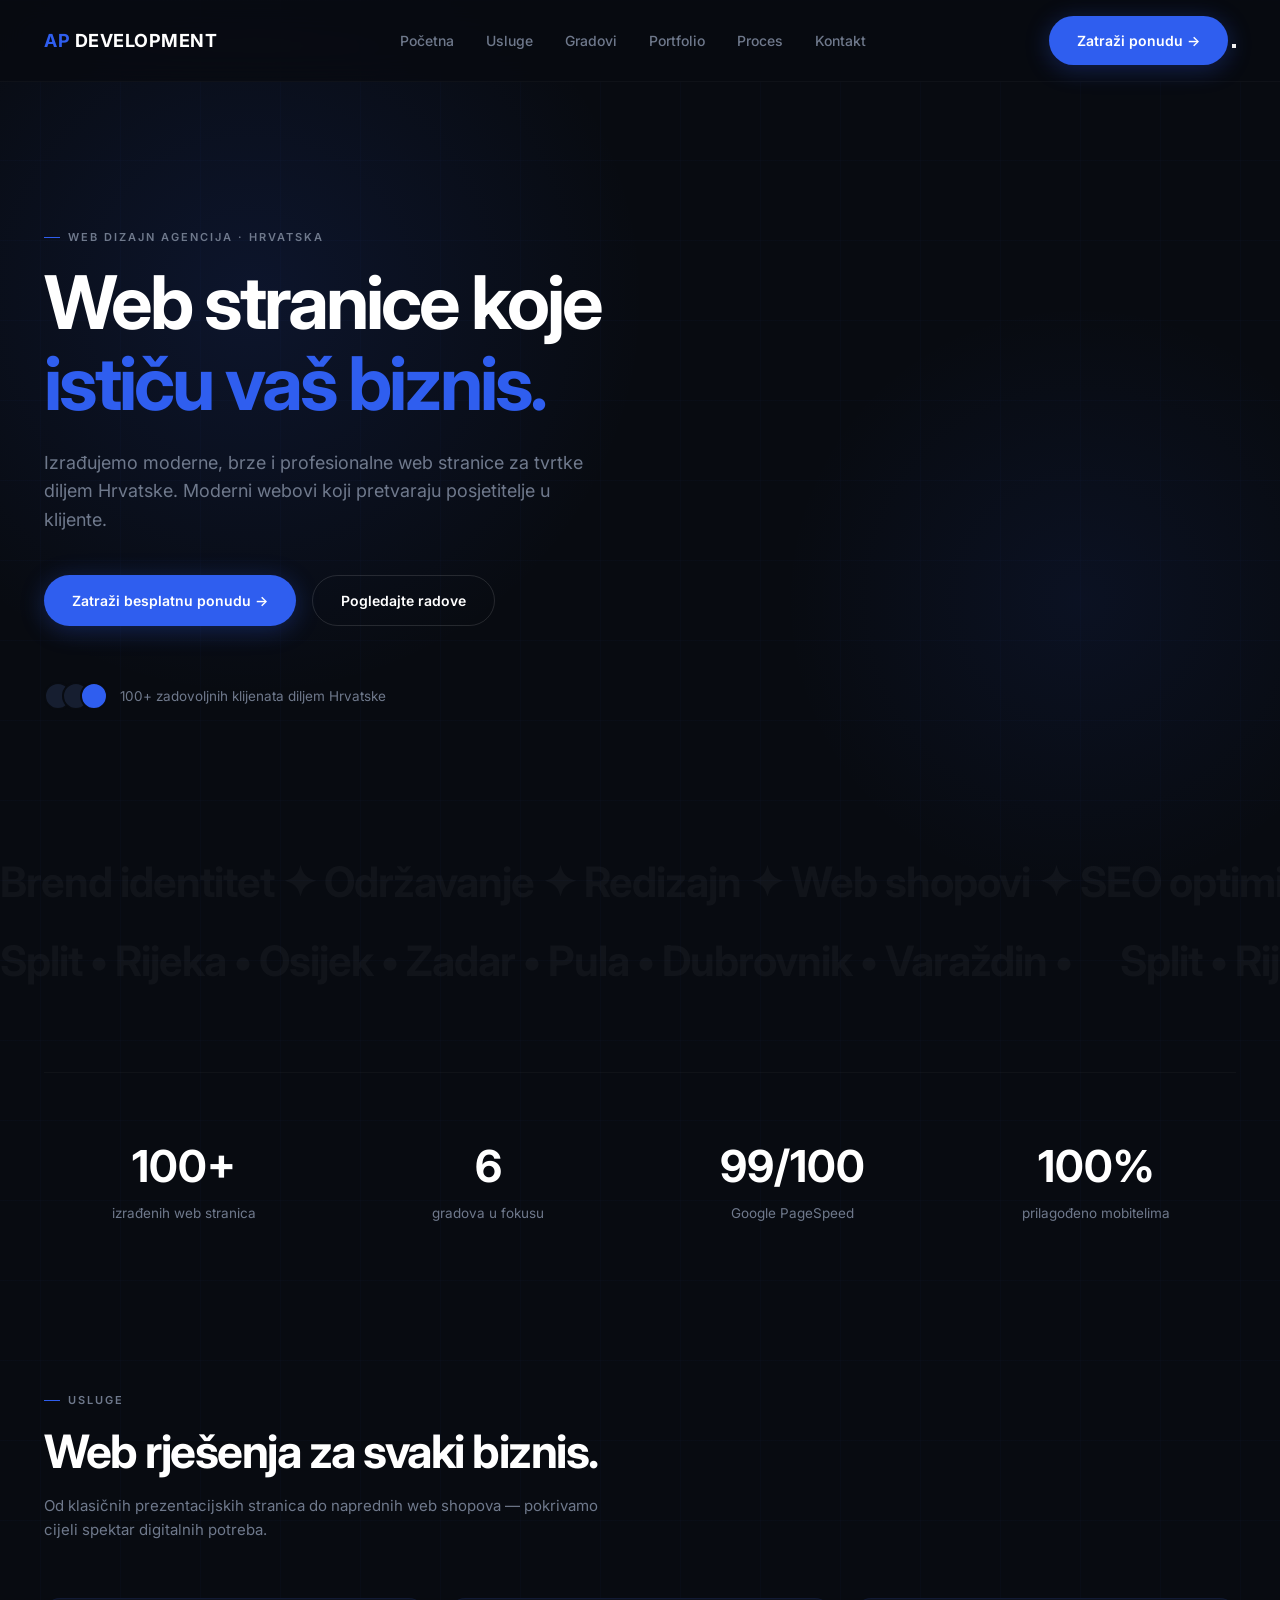
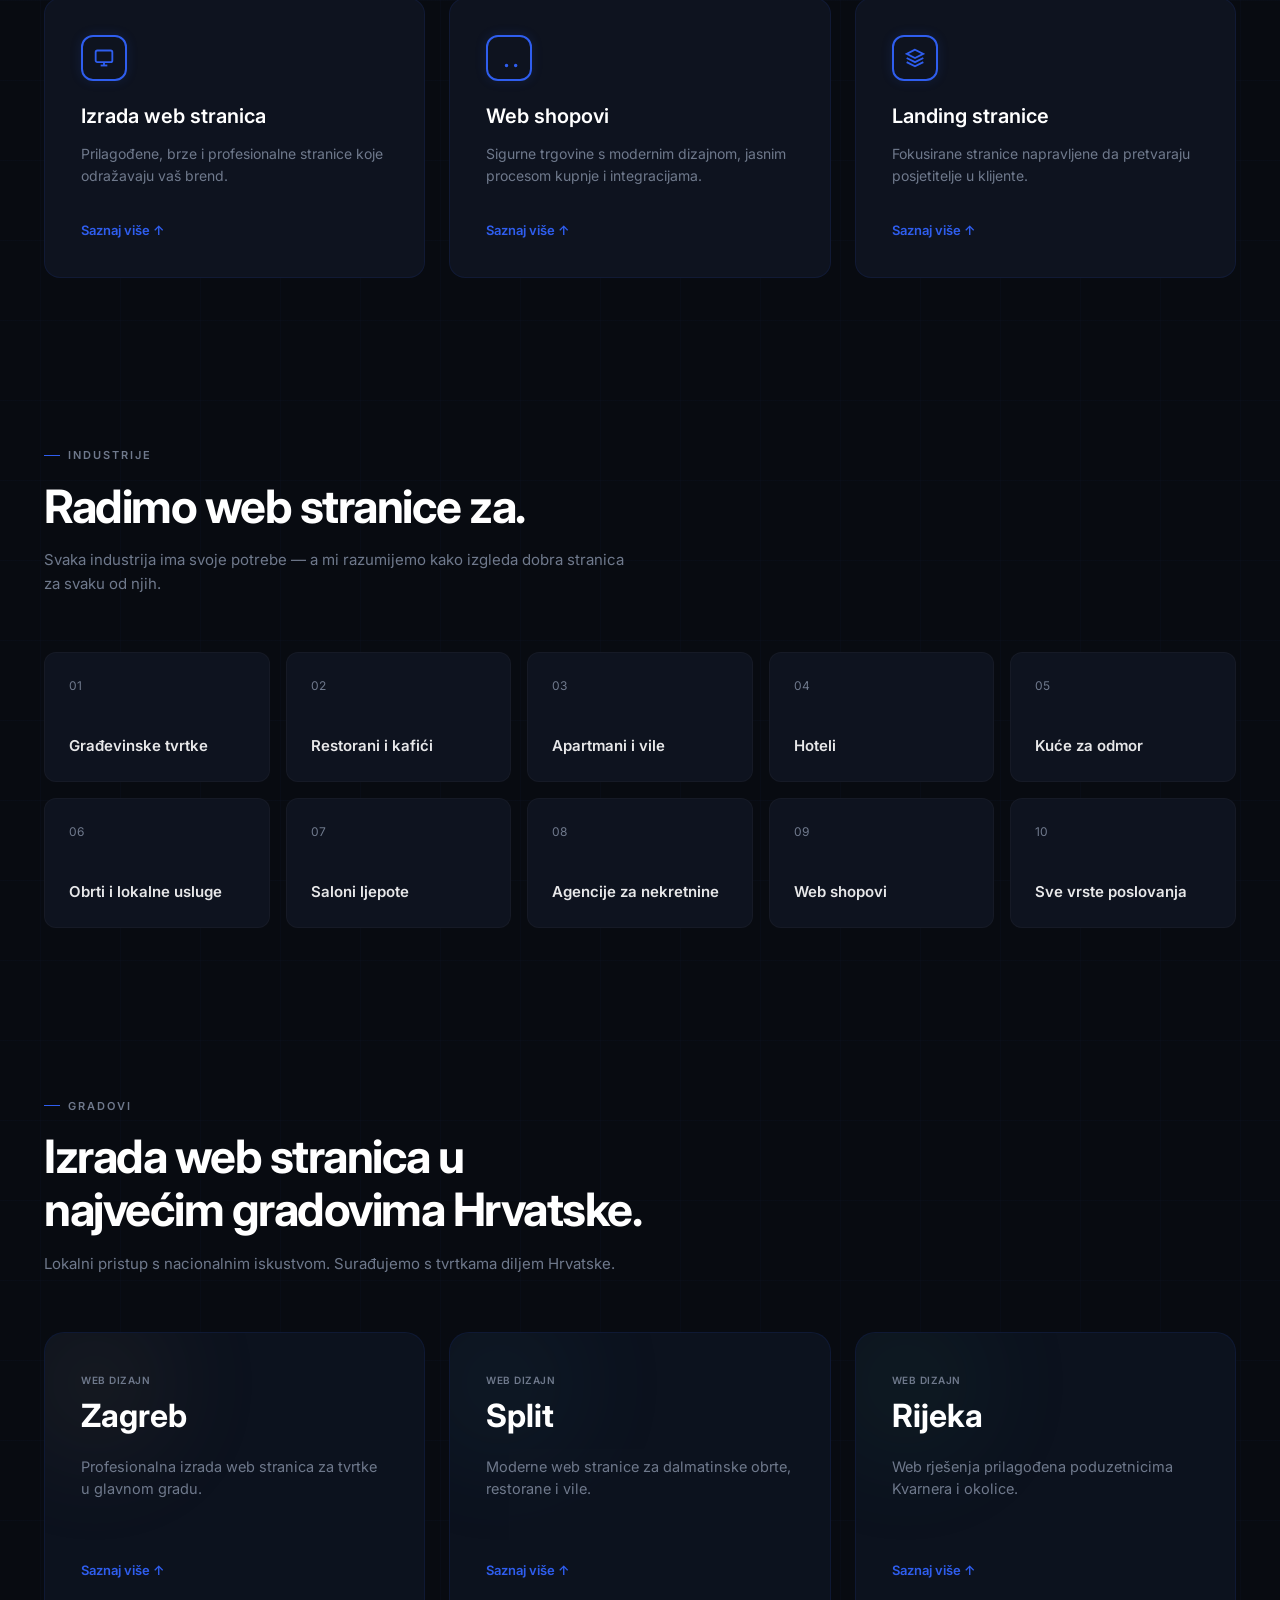
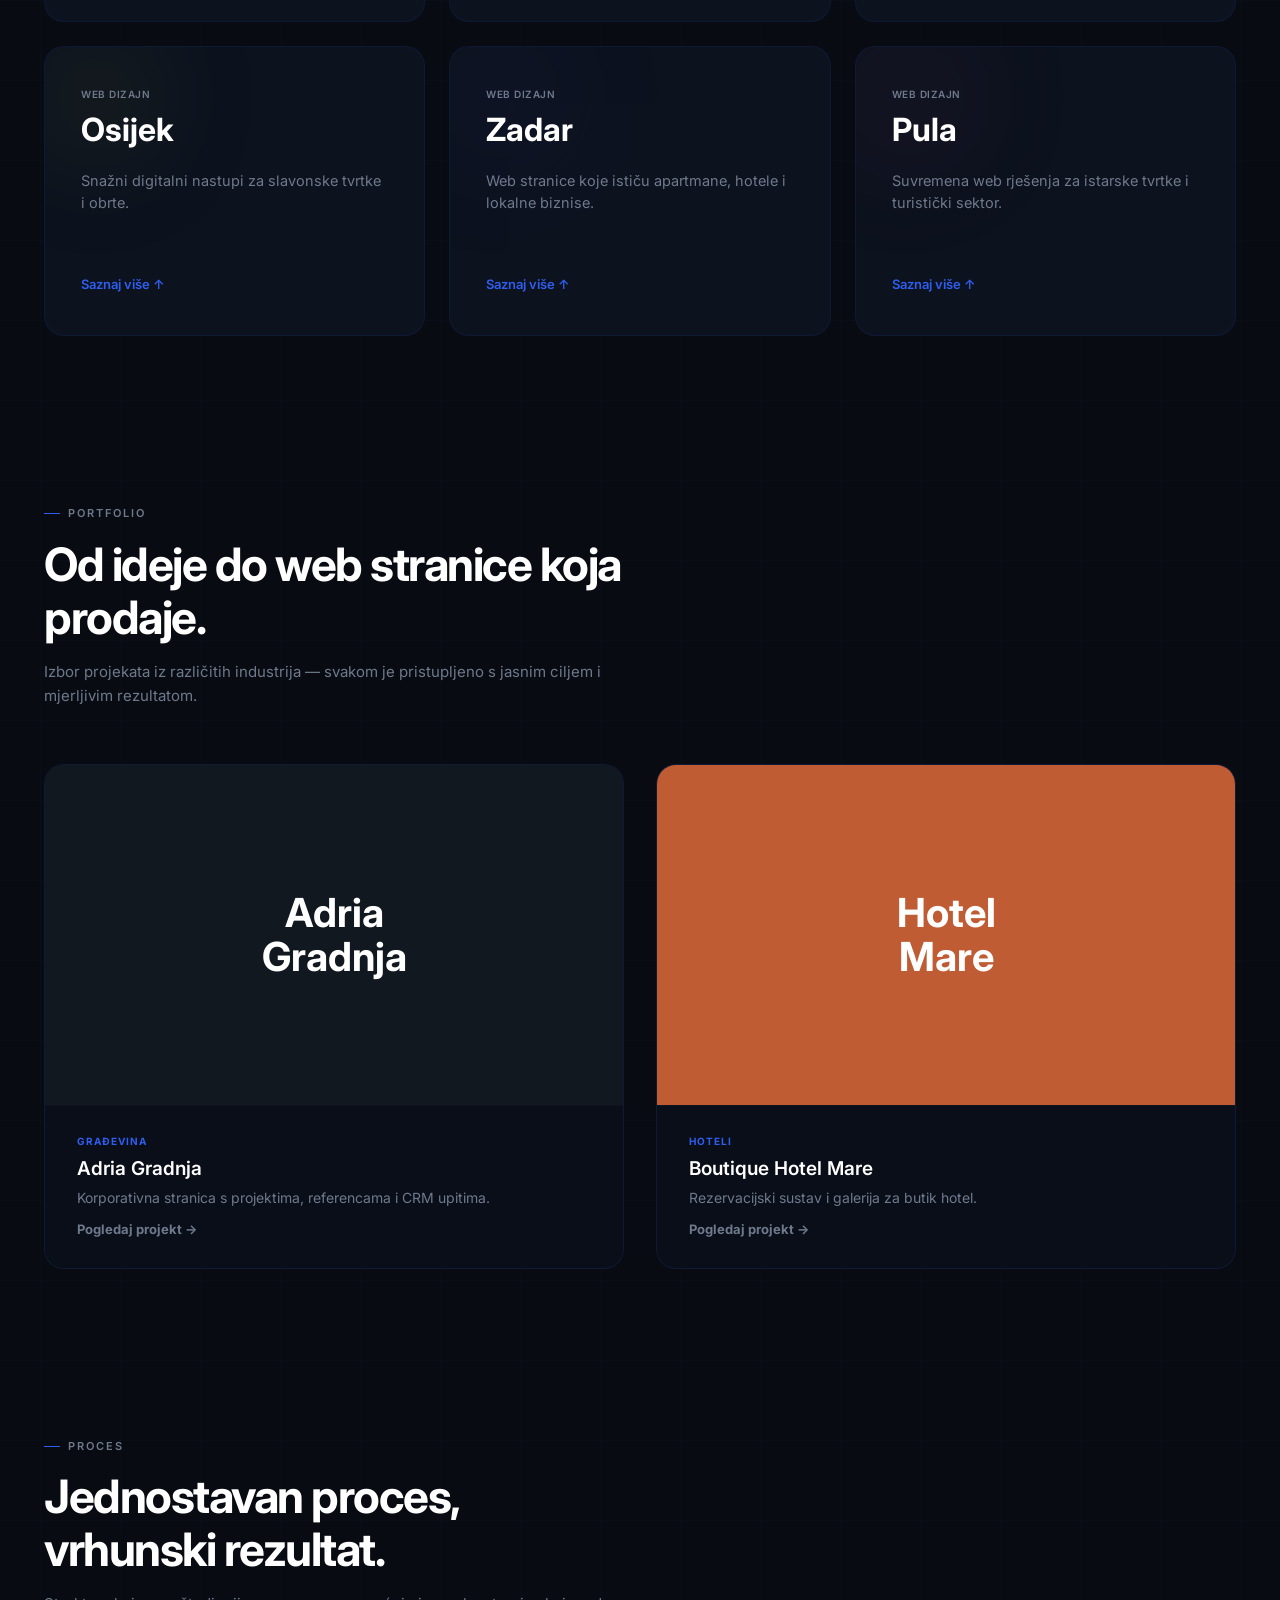
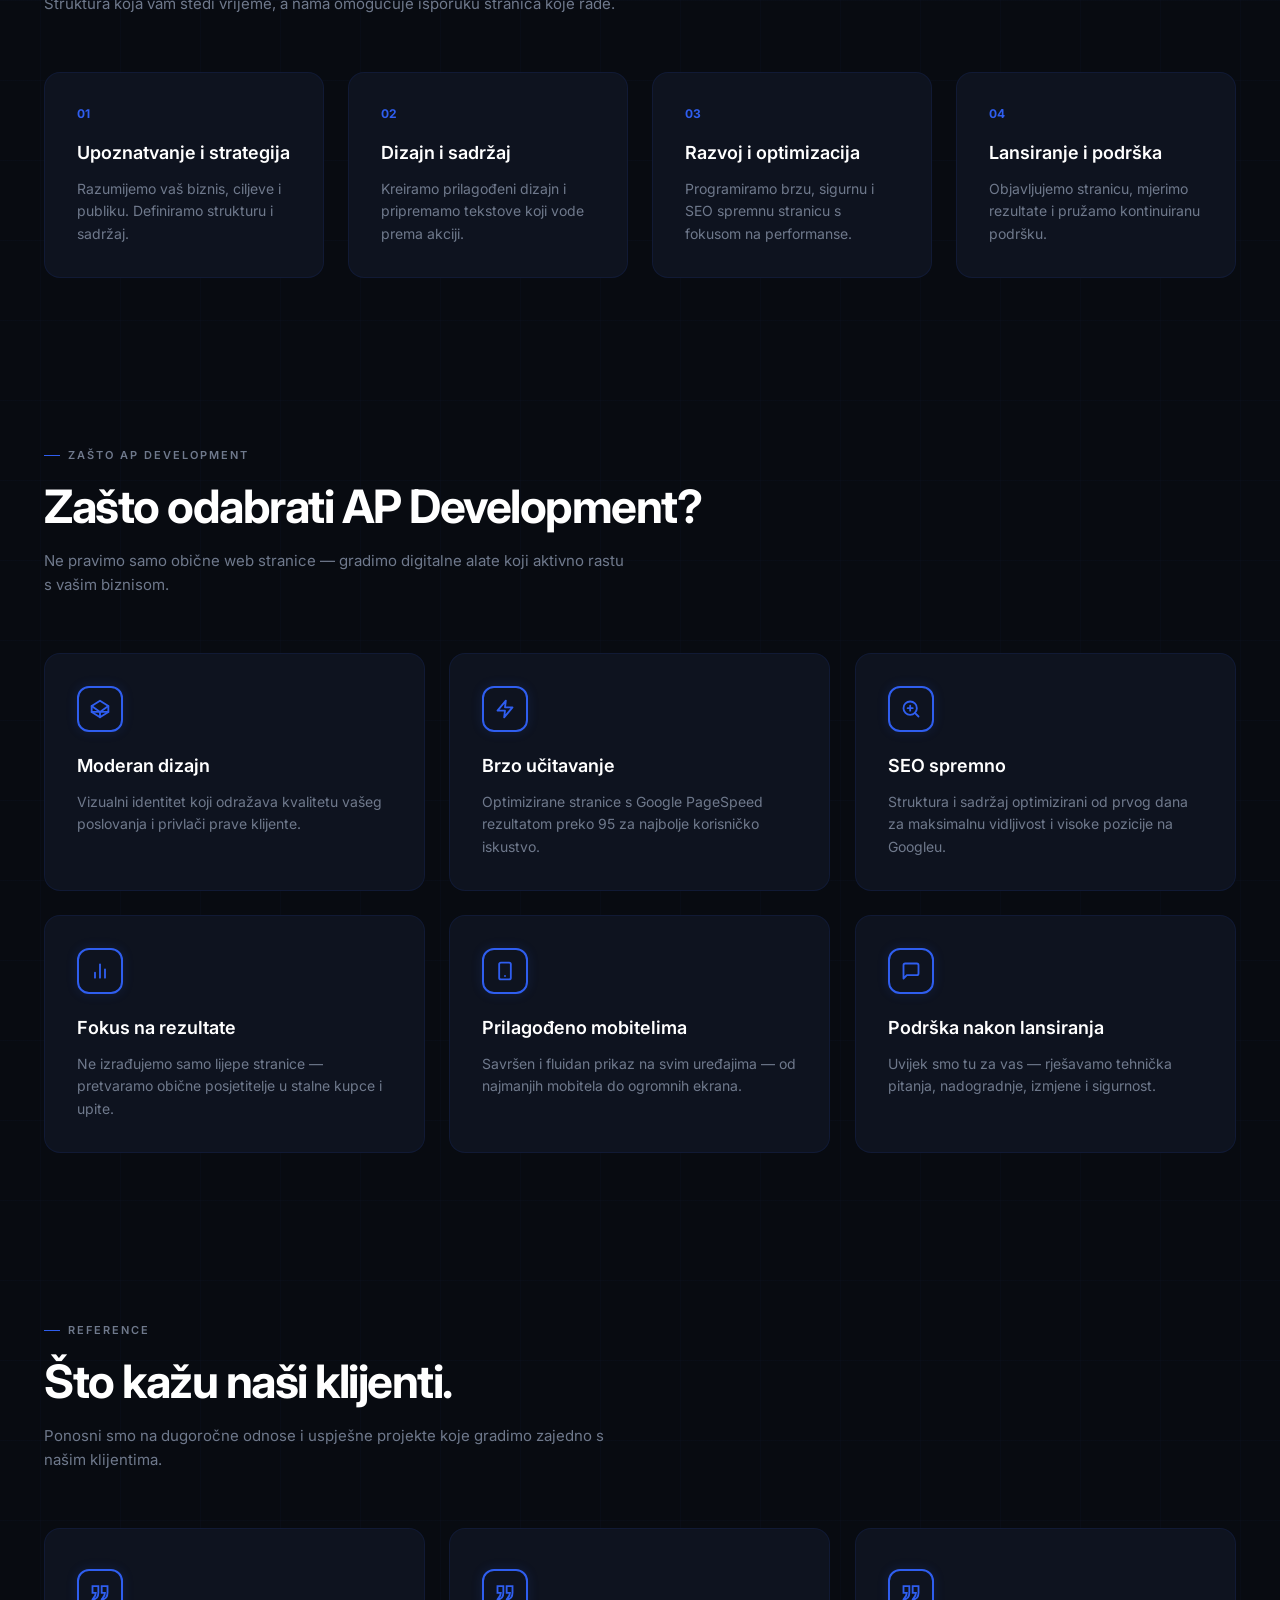
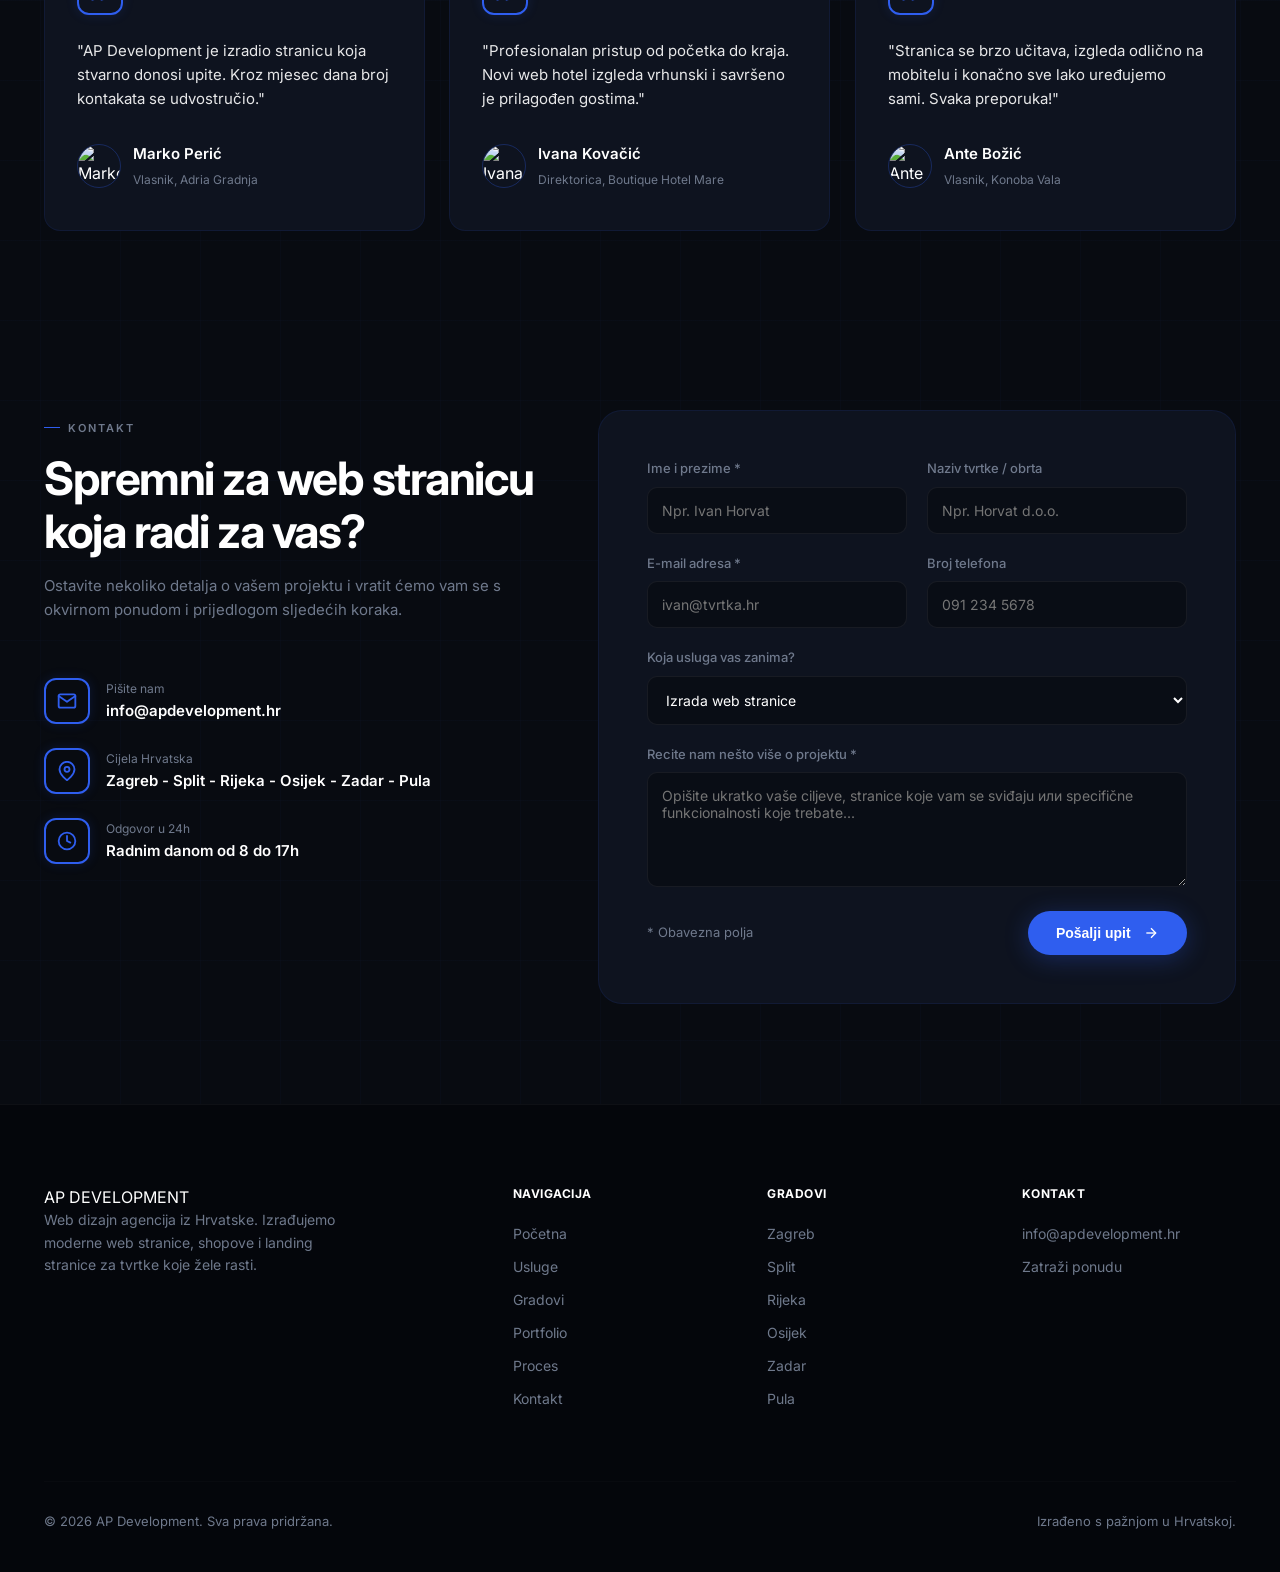
==== index.html @ c53638b8 "first commit" ====
<!DOCTYPE html>
<html lang="hr">
<head>
    <meta charset="UTF-8">
    <meta name="viewport" content="width=device-width, initial-scale=1.0">
    <title>AP Development - Web stranice koje ističu vaš biznis</title>
    <link rel="preconnect" href="https://fonts.googleapis.com">
    <link rel="preconnect" href="https://fonts.gstatic.com" crossorigin>
    <link href="https://fonts.googleapis.com/css2?family=Inter:wght@400;500;600;700&display=swap" rel="stylesheet">
    <link rel="stylesheet" href="css/style.css">
</head>
<body>

    <header class="site-header">
        <div class="container">
            <div class="logo">
                <span class="logo-accent">AP</span> DEVELOPMENT
            </div>
            <nav class="main-nav">
                <a href="#hero">Početna</a>
                <a href="#services">Usluge</a>
                <a href="#cities">Gradovi</a>
                <a href="#portfolio">Portfolio</a>
                <a href="#process">Proces</a>
                <a href="#contact">Kontakt</a>
            </nav>

            <button class="burger-btn" aria-label="Menu">
      <span class="line"></span>
      <span class="line"></span>
      <span class="line"></span>
    </button>
            <div class="header-actions">
                <a href="#contact" class="btn btn-primary">Zatraži ponudu &rarr;</a>
                <button class="menu-toggle" aria-label="Menu">
                    <span></span><span></span>
                </button>
            </div>
        </div>
    </header>

    <section id="hero" class="hero-section">
        <div class="container">
            <span class="section-tagline">Web dizajn agencija &middot; Hrvatska</span>
            <h1 class="hero-title">Web stranice koje <br><span class="text-gradient">ističu vaš biznis.</span></h1>
            <p class="hero-text">Izrađujemo moderne, brze i profesionalne web stranice za tvrtke diljem Hrvatske. Moderni webovi koji pretvaraju posjetitelje u klijente.</p>
            
            <div class="hero-buttons">
                <a href="#contact" class="btn btn-primary">Zatraži besplatnu ponudu &rarr;</a>
                <a href="#portfolio" class="btn btn-secondary">Pogledajte radove</a>
            </div>

            <div class="hero-badge">
                <div class="avatar-group">
                    <div class="avatar"></div>
                    <div class="avatar"></div>
                    <div class="avatar"></div>
                </div>
                <span>100+ zadovoljnih klijenata diljem Hrvatske</span>
            </div>
        </div>
    </section>

    <section class="ticker-stats-section">
        <div class="marquee-group">
            <div class="ticker-wrapper dir-left">
                <div class="ticker-inner">
                    <span>Brend identitet ✦ Održavanje ✦ Redizajn ✦ Web shopovi ✦ SEO optimizacija ✦ </span>
                    <span>Brend identitet ✦ Održavanje ✦ Redizajn ✦ Web shopovi ✦ SEO optimizacija ✦ </span>
                </div>
            </div>
            <div class="ticker-wrapper dir-right">
                <div class="ticker-inner">
                    <span>Split &bull; Rijeka &bull; Osijek &bull; Zadar &bull; Pula &bull; Dubrovnik &bull; Varaždin &bull; </span>
                    <span>Split &bull; Rijeka &bull; Osijek &bull; Zadar &bull; Pula &bull; Dubrovnik &bull; Varaždin &bull; </span>
                </div>
            </div>
        </div>

        <div class="container">
            <div class="stats-grid">
                <div class="stat-item">
                    <h3>100+</h3>
                    <p>izrađenih web stranica</p>
                </div>
                <div class="stat-item">
                    <h3>6</h3>
                    <p>gradova u fokusu</p>
                </div>
                <div class="stat-item">
                    <h3>99/100</h3>
                    <p>Google PageSpeed</p>
                </div>
                <div class="stat-item">
                    <h3>100%</h3>
                    <p>prilagođeno mobitelima</p>
                </div>
            </div>
        </div>
    </section>

    <section id="services" class="services-section">
        <div class="container">
            <span class="section-tagline">Usluge</span>
            <h2 class="section-title">Web rješenja za svaki biznis.</h2>
            <p class="section-subtitle">Od klasičnih prezentacijskih stranica do naprednih web shopova — pokrivamo cijeli spektar digitalnih potreba.</p>

           <div class="services-grid">
    <div class="service-card">
        <div class="icon-box">
            <svg viewBox="0 0 24 24" fill="none" stroke="currentColor" stroke-width="2"><rect x="2" y="3" width="20" height="14" rx="2" ry="2"></rect><line x1="8" y1="21" x2="16" y2="21"></line><line x1="12" y1="17" x2="12" y2="21"></line></svg>
        </div>
        <h3>Izrada web stranica</h3>
        <p>Prilagođene, brze i profesionalne stranice koje odražavaju vaš brend.</p>
        <a href="#contact" class="card-link">Saznaj više &uarr;</a>
    </div>
    <div class="service-card">
        <div class="icon-box">
            <svg viewBox="0 0 24 24" fill="none" stroke="currentColor" stroke-width="2"><circle cx="9" cy="21" r="1"></circle><circle cx="20" cy="21" r="1"></circle><path d="1 1h4l2.68 13.39a2 2 0 0 0 2 1.61h9.72a2 2 0 0 0 2-1.61L23 6H6"></path></svg>
        </div>
        <h3>Web shopovi</h3>
        <p>Sigurne trgovine s modernim dizajnom, jasnim procesom kupnje i integracijama.</p>
        <a href="#contact" class="card-link">Saznaj više &uarr;</a>
    </div>
    <div class="service-card">
        <div class="icon-box">
            <svg viewBox="0 0 24 24" fill="none" stroke="currentColor" stroke-width="2"><polygon points="12 2 2 7 12 12 22 7 12 2"></polygon><polyline points="2 17 12 22 22 17"></polyline><polyline points="2 12 12 17 22 12"></polyline></svg>
        </div>
        <h3>Landing stranice</h3>
        <p>Fokusirane stranice napravljene da pretvaraju posjetitelje u klijente.</p>
        <a href="#contact" class="card-link">Saznaj više &uarr;</a>
    </div>
</div>
        </div>
    </section>

    <section class="industries-section">
        <div class="container">
            <span class="section-tagline">Industrije</span>
            <h2 class="section-title">Radimo web stranice za.</h2>
            <p class="section-subtitle">Svaka industrija ima svoje potrebe — a mi razumijemo kako izgleda dobra stranica za svaku od njih.</p>
            
            <div class="industries-grid">
                <div class="industry-item"><span>01</span><h4>Građevinske tvrtke</h4></div>
                <div class="industry-item"><span>02</span><h4>Restorani i kafići</h4></div>
                <div class="industry-item"><span>03</span><h4>Apartmani i vile</h4></div>
                <div class="industry-item"><span>04</span><h4>Hoteli</h4></div>
                <div class="industry-item"><span>05</span><h4>Kuće za odmor</h4></div>
                <div class="industry-item"><span>06</span><h4>Obrti i lokalne usluge</h4></div>
                <div class="industry-item"><span>07</span><h4>Saloni ljepote</h4></div>
                <div class="industry-item"><span>08</span><h4>Agencije za nekretnine</h4></div>
                <div class="industry-item"><span>09</span><h4>Web shopovi</h4></div>
                <div class="industry-item"><span>10</span><h4>Sve vrste poslovanja</h4></div>
            </div>
        </div>
    </section>

    <section id="cities" class="cities-section">
        <div class="container">
            <span class="section-tagline">Gradovi</span>
            <h2 class="section-title">Izrada web stranica u<br>najvećim gradovima Hrvatske.</h2>
            <p class="section-subtitle">Lokalni pristup s nacionalnim iskustvom. Surađujemo s tvrtkama diljem Hrvatske.</p>

            <div class="cities-grid">
                <div class="city-card city-zagreb">
                    <div class="glow-effect"></div>
                    <div class="card-content">
                        <span class="meta-tag">WEB DIZAJN</span>
                        <h3>Zagreb</h3>
                        <p>Profesionalna izrada web stranica za tvrtke u glavnom gradu.</p>
                        <a href="#contact" class="city-link">Saznaj više &uarr;</a>
                    </div>
                </div>
                <div class="city-card city-split">
                    <div class="glow-effect"></div>
                    <div class="card-content">
                        <span class="meta-tag">WEB DIZAJN</span>
                        <h3>Split</h3>
                        <p>Moderne web stranice za dalmatinske obrte, restorane i vile.</p>
                        <a href="#contact" class="city-link">Saznaj više &uarr;</a>
                    </div>
                </div>
                <div class="city-card city-rijeka">
                    <div class="glow-effect"></div>
                    <div class="card-content">
                        <span class="meta-tag">WEB DIZAJN</span>
                        <h3>Rijeka</h3>
                        <p>Web rješenja prilagođena poduzetnicima Kvarnera i okolice.</p>
                        <a href="#contact" class="city-link">Saznaj više &uarr;</a>
                    </div>
                </div>
                <div class="city-card city-osijek">
                    <div class="glow-effect"></div>
                    <div class="card-content">
                        <span class="meta-tag">WEB DIZAJN</span>
                        <h3>Osijek</h3>
                        <p>Snažni digitalni nastupi za slavonske tvrtke i obrte.</p>
                        <a href="#contact" class="city-link">Saznaj više &uarr;</a>
                    </div>
                </div>
                <div class="city-card city-zadar">
                    <div class="glow-effect"></div>
                    <div class="card-content">
                        <span class="meta-tag">WEB DIZAJN</span>
                        <h3>Zadar</h3>
                        <p>Web stranice koje ističu apartmane, hotele i lokalne biznise.</p>
                        <a href="#contact" class="city-link">Saznaj više &uarr;</a>
                    </div>
                </div>
                <div class="city-card city-pula">
                    <div class="glow-effect"></div>
                    <div class="card-content">
                        <span class="meta-tag">WEB DIZAJN</span>
                        <h3>Pula</h3>
                        <p>Suvremena web rješenja za istarske tvrtke i turistički sektor.</p>
                        <a href="#contact" class="city-link">Saznaj više &uarr;</a>
                    </div>
                </div>
            </div>
        </div>
    </section>

    <section id="portfolio" class="portfolio-section">
        <div class="container">
            <span class="section-tagline">Portfolio</span>
            <h2 class="section-title">Od ideje do web stranice koja<br>prodaje.</h2>
            <p class="section-subtitle">Izbor projekata iz različitih industrija — svakom je pristupljeno s jasnim ciljem i mjerljivim rezultatom.</p>
<div class="portfolio-grid">
    <a href="project1.html" class="portfolio-card-link">
        <div class="portfolio-card">
            <div class="portfolio-visual block-adria"><h2>Adria <br> Gradnja</h2></div>
            <div class="portfolio-meta">
                <span class="tag">GRAĐEVINA</span>
                <h3>Adria Gradnja</h3>
                <p>Korporativna stranica s projektima, referencama i CRM upitima. <strong class="view-more">Pogledaj projekt &rarr;</strong></p>
            </div>
        </div>
    </a>
    <a href="project1.html" class="portfolio-card-link">
        <div class="portfolio-card">
            <div class="portfolio-visual block-mare"><h2>Hotel <br> Mare</h2></div>
            <div class="portfolio-meta">
                <span class="tag">HOTELI</span>
                <h3>Boutique Hotel Mare</h3>
                <p>Rezervacijski sustav i galerija za butik hotel. <strong class="view-more">Pogledaj projekt &rarr;</strong></p>
            </div>
        </div>
    </a>
    </div>
        </div>
    </section>

    <section id="process" class="process-section">
        <div class="container">
            <span class="section-tagline">Proces</span>
            <h2 class="section-title">Jednostavan proces,<br>vrhunski rezultat.</h2>
            <p class="section-subtitle">Struktura koja vam štedi vrijeme, a nama omogućuje isporuku stranica koje rade.</p>

            <div class="process-grid">
                <div class="process-card">
                    <span>01</span>
                    <h3>Upoznatvanje i strategija</h3>
                    <p>Razumijemo vaš biznis, ciljeve i publiku. Definiramo strukturu i sadržaj.</p>
                </div>
                <div class="process-card">
                    <span>02</span>
                    <h3>Dizajn i sadržaj</h3>
                    <p>Kreiramo prilagođeni dizajn i pripremamo tekstove koji vode prema akciji.</p>
                </div>
                <div class="process-card">
                    <span>03</span>
                    <h3>Razvoj i optimizacija</h3>
                    <p>Programiramo brzu, sigurnu i SEO spremnu stranicu s fokusom na performanse.</p>
                </div>
                <div class="process-card">
                    <span>04</span>
                    <h3>Lansiranje i podrška</h3>
                    <p>Objavljujemo stranicu, mjerimo rezultate i pružamo kontinuiranu podršku.</p>
                </div>
            </div>
        </div>
    </section>

   <section class="why-us-section">
  <div class="container">
    <span class="section-tagline">Zašto AP Development</span>
    <h2 class="section-title">Zašto odabrati AP Development?</h2>
    <p class="section-subtitle">Ne pravimo samo obične web stranice — gradimo digitalne alate koji aktivno rastu s vašim biznisom.</p>
    
    <div class="why-grid">
      <div class="why-card animate-popup">
        <div class="modern-icon-wrapper">
          <svg viewBox="0 0 24 24" fill="none" stroke="currentColor" stroke-width="2" stroke-linecap="round" stroke-linejoin="round">
            <polygon points="12 2 22 8.5 22 15.5 12 22 2 15.5 2 8.5 12 2"></polygon>
            <line x1="12" y1="22" x2="12" y2="15.5"></line>
            <polyline points="22 8.5 12 15.5 2 8.5"></polyline>
            <polyline points="2 15.5 12 15.5 22 15.5"></polyline>
          </svg>
        </div>
        <h3>Moderan dizajn</h3>
        <p>Vizualni identitet koji odražava kvalitetu vašeg poslovanja i privlači prave klijente.</p>
      </div>

      <div class="why-card animate-popup">
        <div class="modern-icon-wrapper">
          <svg viewBox="0 0 24 24" fill="none" stroke="currentColor" stroke-width="2" stroke-linecap="round" stroke-linejoin="round">
            <polygon points="13 2 3 14 12 14 11 22 21 10 12 10 13 2"></polygon>
          </svg>
        </div>
        <h3>Brzo učitavanje</h3>
        <p>Optimizirane stranice s Google PageSpeed rezultatom preko 95 za najbolje korisničko iskustvo.</p>
      </div>

      <div class="why-card animate-popup">
        <div class="modern-icon-wrapper">
          <svg viewBox="0 0 24 24" fill="none" stroke="currentColor" stroke-width="2" stroke-linecap="round" stroke-linejoin="round">
            <circle cx="11" cy="11" r="8"></circle>
            <line x1="21" y1="21" x2="16.65" y2="16.65"></line>
            <line x1="11" y1="8" x2="11" y2="14"></line>
            <line x1="8" y1="11" x2="14" y2="11"></line>
          </svg>
        </div>
        <h3>SEO spremno</h3>
        <p>Struktura i sadržaj optimizirani od prvog dana za maksimalnu vidljivost i visoke pozicije na Googleu.</p>
      </div>

      <div class="why-card animate-popup">
        <div class="modern-icon-wrapper">
          <svg viewBox="0 0 24 24" fill="none" stroke="currentColor" stroke-width="2" stroke-linecap="round" stroke-linejoin="round">
            <line x1="18" y1="20" x2="18" y2="10"></line>
            <line x1="12" y1="20" x2="12" y2="4"></line>
            <line x1="6" y1="20" x2="6" y2="14"></line>
          </svg>
        </div>
        <h3>Fokus na rezultate</h3>
        <p>Ne izrađujemo samo lijepe stranice — pretvaramo obične posjetitelje u stalne kupce i upite.</p>
      </div>

      <div class="why-card animate-popup">
        <div class="modern-icon-wrapper">
          <svg viewBox="0 0 24 24" fill="none" stroke="currentColor" stroke-width="2" stroke-linecap="round" stroke-linejoin="round">
            <rect x="5" y="2" width="14" height="20" rx="2" ry="2"></rect>
            <line x1="12" y1="18" x2="12.01" y2="18"></line>
          </svg>
        </div>
        <h3>Prilagođeno mobitelima</h3>
        <p>Savršen i fluidan prikaz na svim uređajima — od najmanjih mobitela do ogromnih ekrana.</p>
      </div>

      <div class="why-card animate-popup">
        <div class="modern-icon-wrapper">
          <svg viewBox="0 0 24 24" fill="none" stroke="currentColor" stroke-width="2" stroke-linecap="round" stroke-linejoin="round">
            <path d="M21 15a2 2 0 0 1-2 2H7l-4 4V5a2 2 0 0 1 2-2h14a2 2 0 0 1 2 2z"></path>
          </svg>
        </div>
        <h3>Podrška nakon lansiranja</h3>
        <p>Uvijek smo tu za vas — rješavamo tehnička pitanja, nadogradnje, izmjene i sigurnost.</p>
      </div>
    </div>
  </div>
</section>
    <section class="references-section">
  <div class="container">
    <span class="section-tagline">Reference</span>
    <h2 class="section-title">Što kažu naši klijenti.</h2>
    <p class="section-subtitle">Ponosni smo na dugoročne odnose i uspješne projekte koje gradimo zajedno s našim klijentima.</p>
    
    <div class="references-grid">
      <div class="ref-card animate-popup">
        <div class="quote-icon">
          <svg viewBox="0 0 24 24"><path d="M3 21c3 0 7-1 7-8V5H3v8h4c0 5-4 7-4 8zm11 0c3 0 7-1 7-8V5h-7v8h4c0 5-4 7-4 8z"/></svg>
        </div>
        <p>"AP Development je izradio stranicu koja stvarno donosi upite. Kroz mjesec dana broj kontakata se udvostručio."</p>
        <div class="ref-user">
          <div class="user-avatar"><img src="https://images.unsplash.com/photo-1534528741775-53994a69daeb?q=80&w=150" alt="Marko"></div>
          <div>
            <h4>Marko Perić</h4>
            <span>Vlasnik, Adria Gradnja</span>
          </div>
        </div>
      </div>

      <div class="ref-card animate-popup">
        <div class="quote-icon">
          <svg viewBox="0 0 24 24"><path d="M3 21c3 0 7-1 7-8V5H3v8h4c0 5-4 7-4 8zm11 0c3 0 7-1 7-8V5h-7v8h4c0 5-4 7-4 8z"/></svg>
        </div>
        <p>"Profesionalan pristup od početka do kraja. Novi web hotel izgleda vrhunski i savršeno je prilagođen gostima."</p>
        <div class="ref-user">
          <div class="user-avatar"><img src="https://images.unsplash.com/photo-1580489944761-15a19d654956?q=80&w=150" alt="Ivana"></div>
          <div>
            <h4>Ivana Kovačić</h4>
            <span>Direktorica, Boutique Hotel Mare</span>
          </div>
        </div>
      </div>

      <div class="ref-card animate-popup">
        <div class="quote-icon">
          <svg viewBox="0 0 24 24"><path d="M3 21c3 0 7-1 7-8V5H3v8h4c0 5-4 7-4 8zm11 0c3 0 7-1 7-8V5h-7v8h4c0 5-4 7-4 8z"/></svg>
        </div>
        <p>"Stranica se brzo učitava, izgleda odlično na mobitelu i konačno sve lako uređujemo sami. Svaka preporuka!"</p>
        <div class="ref-user">
          <div class="user-avatar"><img src="https://images.unsplash.com/photo-1507003211169-0a1dd7228f2d?q=80&w=150" alt="Ante"></div>
          <div>
            <h4>Ante Božić</h4>
            <span>Vlasnik, Konoba Vala</span>
          </div>
        </div>
      </div>
    </div>
  </div>
</section>

<section class="contact-section">
  <div class="container">
    <div class="contact-layout">
      
      <div class="contact-info-side">
        <span class="section-tagline">Kontakt</span>
        <h2 class="section-title">Spremni za web stranicu koja radi za vas?</h2>
        <p class="section-subtitle">Ostavite nekoliko detalja o vašem projektu i vratit ćemo vam se s okvirnom ponudom i prijedlogom sljedećih koraka.</p>
        
        <div class="info-list">
          <div class="info-item">
            <div class="modern-icon-wrapper">
              <svg viewBox="0 0 24 24" fill="none" stroke="currentColor" stroke-width="2" stroke-linecap="round" stroke-linejoin="round">
                <path d="M4 4h16c1.1 0 2 .9 2 2v12c0 1.1-.9 2-2 2H4c-1.1 0-2-.9-2-2V6c0-1.1.9-2 2-2z"></path>
                <polyline points="22,6 12,13 2,6"></polyline>
              </svg>
            </div>
            <div>
              <span>Pišite nam</span>
              <strong>info@apdevelopment.hr</strong>
            </div>
          </div>

          <div class="info-item">
            <div class="modern-icon-wrapper">
              <svg viewBox="0 0 24 24" fill="none" stroke="currentColor" stroke-width="2" stroke-linecap="round" stroke-linejoin="round">
                <path d="M21 10c0 7-9 13-9 13s-9-6-9-13a9 9 0 0 1 18 0z"></path>
                <circle cx="12" cy="10" r="3"></circle>
              </svg>
            </div>
            <div>
              <span>Cijela Hrvatska</span>
              <strong>Zagreb - Split - Rijeka - Osijek - Zadar - Pula</strong>
            </div>
          </div>

          <div class="info-item">
            <div class="modern-icon-wrapper">
              <svg viewBox="0 0 24 24" fill="none" stroke="currentColor" stroke-width="2" stroke-linecap="round" stroke-linejoin="round">
                <circle cx="12" cy="12" r="10"></circle>
                <polyline points="12 6 12 12 16 14"></polyline>
              </svg>
            </div>
            <div>
              <span>Odgovor u 24h</span>
              <strong>Radnim danom od 8 do 17h</strong>
            </div>
          </div>
        </div>
      </div>

      <div class="contact-form-container animate-popup">
        <form action="#" method="POST">
          <div class="form-row">
            <div class="form-group">
              <label for="ime">Ime i prezime *</label>
              <input type="text" id="ime" name="ime" required placeholder="Npr. Ivan Horvat">
            </div>
            <div class="form-group">
              <label for="tvrtka">Naziv tvrtke / obrta</label>
              <input type="text" id="tvrtka" name="tvrtka" placeholder="Npr. Horvat d.o.o.">
            </div>
          </div>

          <div class="form-row">
            <div class="form-group">
              <label for="email">E-mail adresa *</label>
              <input type="email" id="email" name="email" required placeholder="ivan@tvrtka.hr">
            </div>
            <div class="form-group">
              <label for="telefon">Broj telefona</label>
              <input type="tel" id="telefon" name="telefon" placeholder="091 234 5678">
            </div>
          </div>

          <div class="form-group" style="margin-bottom: 20px;">
            <label for="usluga">Koja usluga vas zanima?</label>
            <select id="usluga" name="usluga">
              <option value="web-izrada">Izrada web stranice</option>
              <option value="web-shop">Izrada web shopa (e-Commerce)</option>
              <option value="redizajn">Redizajn postojeće stranice</option>
              <option value="odrzavanje">Održavanje i sigurnost</option>
              <option value="drugo">Nešto drugo</option>
            </select>
          </div>

          <div class="form-group">
            <label for="poruka">Recite nam nešto više o projektu *</label>
            <textarea id="poruka" name="poruka" rows="5" required placeholder="Opišite ukratko vaše ciljeve, stranice koje vam se sviđaju или specifične funkcionalnosti koje trebate..."></textarea>
          </div>

          <div class="form-footer">
            <span>* Obavezna polja</span>
            <button type="submit" class="btn btn-primary">
              Pošalji upit
              <svg viewBox="0 0 24 24" style="width:16px; height:16px; stroke:#fff; fill:none; stroke-width:2px; margin-left:4px;">
                <line x1="5" y1="12" x2="19" y2="12"></line>
                <polyline points="12 5 19 12 12 19"></polyline>
              </svg>
            </button>
          </div>
        </form>
      </div>

    </div>
  </div>
</section>

    <footer class="site-footer">
        <div class="container">
            <div class="footer-top">
                <div class="footer-brand">
                    <div class="logo"><span class="logo-accent">AP</span> DEVELOPMENT</div>
                    <p>Web dizajn agencija iz Hrvatske. Izrađujemo moderne web stranice, shopove i landing stranice za tvrtke koje žele rasti.</p>
                </div>
                <div class="footer-links">
                    <h4>Navigacija</h4>
                    <a href="#hero">Početna</a>
                    <a href="#services">Usluge</a>
                    <a href="#cities">Gradovi</a>
                    <a href="#portfolio">Portfolio</a>
                    <a href="#process">Proces</a>
                    <a href="#contact">Kontakt</a>
                </div>
                <div class="footer-links">
                    <h4>Gradovi</h4>
                    <a href="#cities">Zagreb</a>
                    <a href="#cities">Split</a>
                    <a href="#cities">Rijeka</a>
                    <a href="#cities">Osijek</a>
                    <a href="#cities">Zadar</a>
                    <a href="#cities">Pula</a>
                </div>
                <div class="footer-links">
                    <h4>Kontakt</h4>
                    <a href="mailto:info@apdevelopment.hr">info@apdevelopment.hr</a>
                    <a href="#contact">Zatraži ponudu</a>
                </div>
            </div>
            <div class="footer-bottom">
                <p>&copy; 2026 AP Development. Sva prava pridržana.</p>
                <p>Izrađeno s pažnjom u Hrvatskoj.</p>
            </div>
        </div>
    </footer>

    <script src="script.js"></script>
</body>
</html>
---- css/style.css ----
@charset "UTF-8";
@keyframes fadePopup {
  from {
    opacity: 0;
    transform: translateY(24px) scale(0.98);
  }
  to {
    opacity: 1;
    transform: translateY(0) scale(1);
  }
}
.animate-popup {
  animation: fadePopup 0.8s cubic-bezier(0.16, 1, 0.3, 1) both;
}

* {
  box-sizing: border-box;
  margin: 0;
  padding: 0;
}

html, body {
  background-color: #080b11;
  color: #ffffff;
  font-family: "Inter", sans-serif;
  line-height: 1.5;
  overflow-x: hidden;
  position: relative;
}

body {
  background-image: linear-gradient(rgba(47, 94, 239, 0.025) 1px, transparent 1px), linear-gradient(90deg, rgba(47, 94, 239, 0.025) 1px, transparent 1px);
  background-size: 80px 80px;
  background-position: center top;
}
body::before {
  content: "";
  position: absolute;
  top: -100px;
  left: -150px;
  width: 800px;
  height: 800px;
  background: radial-gradient(circle, rgba(47, 94, 239, 0.12) 0%, transparent 70%);
  pointer-events: none;
  z-index: 0;
}
body::after {
  content: "";
  position: absolute;
  top: 300px;
  right: -100px;
  width: 600px;
  height: 600px;
  background: radial-gradient(circle, rgba(47, 94, 239, 0.08) 0%, transparent 70%);
  pointer-events: none;
  z-index: 0;
}

.container {
  width: 100%;
  max-width: 1240px;
  margin: 0 auto;
  padding: 0 24px;
  position: relative;
  z-index: 10;
}

.section-tagline {
  font-size: 11px;
  text-transform: uppercase;
  letter-spacing: 2px;
  color: #6f798c;
  font-weight: 600;
  display: inline-flex;
  align-items: center;
  margin-bottom: 16px;
}
.section-tagline::before {
  content: "";
  display: inline-block;
  width: 16px;
  height: 1px;
  background-color: #2f5eef;
  margin-right: 8px;
}

.section-title {
  font-size: 46px;
  font-weight: 700;
  letter-spacing: -1.5px;
  line-height: 1.15;
  margin-bottom: 16px;
}

.section-subtitle {
  color: #6f798c;
  font-size: 15px;
  max-width: 580px;
  margin-bottom: 56px;
  line-height: 1.6;
}

.btn {
  display: inline-flex;
  align-items: center;
  gap: 8px;
  padding: 14px 28px;
  border-radius: 50px;
  font-weight: 600;
  font-size: 14px;
  text-decoration: none;
  transition: all 0.4s cubic-bezier(0.16, 1, 0.3, 1);
  border: none;
  cursor: pointer;
}
.btn.btn-primary {
  background-color: #2f5eef;
  color: #ffffff;
  box-shadow: 0 4px 25px rgba(47, 94, 239, 0.3);
}
.btn.btn-primary:hover {
  background-color: rgb(70.6785714286, 112.328125, 240.8214285714);
  box-shadow: 0 6px 30px rgba(47, 94, 239, 0.45);
  transform: translateY(-2px);
}
.btn.btn-secondary {
  background-color: transparent;
  color: #ffffff;
  border: 1px solid rgba(255, 255, 255, 0.12);
}
.btn.btn-secondary:hover {
  background-color: rgba(255, 255, 255, 0.05);
  border-color: rgba(255, 255, 255, 0.3);
  transform: translateY(-1px);
}

.modern-icon-wrapper, .icon-box, .quote-icon {
  width: 46px;
  height: 46px;
  display: flex;
  align-items: center;
  justify-content: center;
  border-radius: 12px;
  background-color: transparent !important;
  border: 2px solid #2f5eef;
  box-shadow: 0 0 12px rgba(47, 94, 239, 0.15);
  margin-bottom: 20px;
  transition: all 0.4s cubic-bezier(0.16, 1, 0.3, 1);
}
.modern-icon-wrapper svg, .icon-box svg, .quote-icon svg {
  width: 20px;
  height: 20px;
  stroke: #2f5eef !important;
  stroke-width: 2.2px;
  fill: none !important;
  display: block;
}

.site-header {
  position: fixed;
  top: 0;
  left: 0;
  width: 100%;
  z-index: 1000;
  background-color: rgba(8, 11, 17, 0.8);
  backdrop-filter: blur(16px);
  border-bottom: 1px solid rgba(255, 255, 255, 0.03);
  padding: 16px 0;
}
.site-header .container {
  display: flex;
  align-items: center;
  justify-content: space-between;
}
.site-header .logo {
  font-size: 18px;
  font-weight: 700;
  letter-spacing: 0.5px;
  color: #ffffff;
}
.site-header .logo .logo-accent {
  color: #2f5eef;
}
.site-header .main-nav {
  display: flex;
  gap: 32px;
}
.site-header .main-nav a {
  color: #6f798c;
  text-decoration: none;
  font-size: 14px;
  font-weight: 500;
  transition: all 0.4s cubic-bezier(0.16, 1, 0.3, 1);
}
.site-header .main-nav a:hover, .site-header .main-nav a.active {
  color: #ffffff;
}

.hero-section {
  padding: 220px 0 100px 0;
}
.hero-section .hero-title {
  font-size: 74px;
  font-weight: 700;
  letter-spacing: -3px;
  line-height: 1.1;
  max-width: 850px;
  margin-bottom: 24px;
}
.hero-section .hero-title .text-gradient {
  color: #2f5eef;
}
.hero-section .hero-text {
  font-size: 18px;
  color: #6f798c;
  max-width: 560px;
  margin-bottom: 40px;
  line-height: 1.6;
}
.hero-section .hero-buttons {
  display: flex;
  gap: 16px;
  margin-bottom: 56px;
}
.hero-section .hero-badge {
  display: flex;
  align-items: center;
  gap: 12px;
  font-size: 13.5px;
  color: #6f798c;
}
.hero-section .hero-badge .avatar-group {
  display: flex;
}
.hero-section .hero-badge .avatar-group .avatar {
  width: 28px;
  height: 28px;
  border-radius: 50%;
  border: 2px solid #080b11;
  margin-left: -10px;
  background-color: #161e30;
}
.hero-section .hero-badge .avatar-group .avatar:first-child {
  margin-left: 0;
}
.hero-section .hero-badge .avatar-group .avatar:last-child {
  background-color: #2f5eef;
}

.ticker-stats-section {
  padding: 40px 0 80px 0;
}
.ticker-stats-section .marquee-group {
  display: flex;
  flex-direction: column;
  gap: 16px;
  margin-bottom: 80px;
  overflow: hidden;
}
.ticker-stats-section .ticker-wrapper {
  display: flex;
  -webkit-user-select: none;
     -moz-user-select: none;
          user-select: none;
  overflow: hidden;
  white-space: nowrap;
}
.ticker-stats-section .ticker-wrapper.dir-left .ticker-inner {
  animation: marquee-l 25s linear infinite;
}
.ticker-stats-section .ticker-wrapper.dir-right .ticker-inner {
  animation: marquee-r 25s linear infinite;
}
.ticker-stats-section .ticker-inner {
  display: inline-block;
  font-size: 42px;
  font-weight: 700;
  letter-spacing: -1px;
  color: rgba(255, 255, 255, 0.04);
}
.ticker-stats-section .ticker-inner span {
  display: inline-block;
  padding-right: 40px;
}
.ticker-stats-section .stats-grid {
  display: grid;
  grid-template-columns: repeat(4, 1fr);
  gap: 24px;
  border-top: 1px solid rgba(255, 255, 255, 0.03);
  padding-top: 60px;
  text-align: center;
}
.ticker-stats-section .stats-grid .stat-item h3 {
  font-size: 44px;
  font-weight: 700;
  color: #ffffff;
  margin-bottom: 4px;
}
.ticker-stats-section .stats-grid .stat-item p {
  font-size: 13.5px;
  color: #6f798c;
}

@keyframes marquee-l {
  0% {
    transform: translate3d(0, 0, 0);
  }
  100% {
    transform: translate3d(-50%, 0, 0);
  }
}
@keyframes marquee-r {
  0% {
    transform: translate3d(-50%, 0, 0);
  }
  100% {
    transform: translate3d(0, 0, 0);
  }
}
.services-section {
  padding: 80px 0;
}
.services-section .services-grid {
  display: grid;
  grid-template-columns: repeat(3, 1fr);
  gap: 24px;
}
.services-section .service-card {
  background-color: #0e131f;
  border: 1px solid rgba(47, 94, 239, 0.1);
  border-radius: 16px;
  padding: 36px;
  display: flex;
  flex-direction: column;
  min-height: 280px;
  transition: all 0.4s cubic-bezier(0.16, 1, 0.3, 1);
}
.services-section .service-card:hover {
  transform: translateY(-5px);
  border-color: rgba(47, 94, 239, 0.35);
  box-shadow: 0 12px 30px rgba(47, 94, 239, 0.05);
}
.services-section .service-card:hover .icon-box {
  border-color: #fff;
}
.services-section .service-card:hover .icon-box svg {
  stroke: #fff !important;
}
.services-section .service-card h3 {
  font-size: 20px;
  font-weight: 600;
  margin-bottom: 12px;
}
.services-section .service-card p {
  font-size: 14px;
  color: #6f798c;
  line-height: 1.6;
  margin-bottom: 24px;
}
.services-section .service-card .card-link {
  color: #2f5eef;
  text-decoration: none;
  font-size: 13px;
  font-weight: 600;
  margin-top: auto;
}

.industries-section {
  padding: 80px 0;
}
.industries-section .industries-grid {
  display: grid;
  grid-template-columns: repeat(5, 1fr);
  gap: 16px;
}
.industries-section .industry-item {
  background-color: #0e131f;
  border: 1px solid rgba(255, 255, 255, 0.03);
  border-radius: 12px;
  padding: 24px;
  height: 130px;
  display: flex;
  flex-direction: column;
  justify-content: space-between;
  transition: all 0.4s cubic-bezier(0.16, 1, 0.3, 1);
}
.industries-section .industry-item span {
  font-size: 12px;
  color: #6f798c;
  transition: all 0.4s cubic-bezier(0.16, 1, 0.3, 1);
}
.industries-section .industry-item h4 {
  font-size: 15px;
  font-weight: 600;
  color: rgba(255, 255, 255, 0.9);
  transition: all 0.4s cubic-bezier(0.16, 1, 0.3, 1);
}
.industries-section .industry-item:hover {
  transform: translateY(-4px) scale(1.02);
  border-color: #2f5eef;
  box-shadow: 0 8px 25px rgba(47, 94, 239, 0.15);
  background-color: rgb(16.38, 22.23, 36.27);
}
.industries-section .industry-item:hover span {
  color: #2f5eef;
  font-weight: 600;
}
.industries-section .industry-item:hover h4 {
  color: #fff;
}

.cities-section {
  padding: 80px 0;
}
.cities-section .cities-grid {
  display: grid;
  grid-template-columns: repeat(3, 1fr);
  gap: 24px;
}
.cities-section .city-card {
  position: relative;
  background-color: #0c121e;
  border: 1px solid rgba(47, 94, 239, 0.1);
  border-radius: 20px;
  padding: 40px 36px;
  min-height: 290px;
  overflow: hidden;
  display: flex;
  flex-direction: column;
  transition: all 0.4s cubic-bezier(0.16, 1, 0.3, 1);
}
.cities-section .city-card .glow-effect {
  position: absolute;
  top: -40px;
  left: -40px;
  width: 180px;
  height: 180px;
  border-radius: 50%;
  filter: blur(60px);
  opacity: 0.15;
  z-index: 1;
  transition: all 0.4s cubic-bezier(0.16, 1, 0.3, 1);
}
.cities-section .city-card.city-zagreb .glow-effect {
  background: radial-gradient(circle, #b9925e 0%, transparent 80%);
}
.cities-section .city-card.city-split .glow-effect {
  background: radial-gradient(circle, #39839c 0%, transparent 80%);
}
.cities-section .city-card.city-rijeka .glow-effect {
  background: radial-gradient(circle, #399c75 0%, transparent 80%);
}
.cities-section .city-card.city-osijek .glow-effect {
  background: radial-gradient(circle, #939c39 0%, transparent 80%);
}
.cities-section .city-card.city-zadar .glow-effect {
  background: radial-gradient(circle, #3d399c 0%, transparent 80%);
}
.cities-section .city-card.city-pula .glow-effect {
  background: radial-gradient(circle, #9c396c 0%, transparent 80%);
}
.cities-section .city-card:hover {
  transform: translateY(-4px);
  border-color: rgba(47, 94, 239, 0.4);
}
.cities-section .city-card:hover .glow-effect {
  opacity: 0.3;
  transform: scale(1.2);
}
.cities-section .city-card .card-content {
  position: relative;
  z-index: 2;
  display: flex;
  flex-direction: column;
  height: 100%;
  flex-grow: 1;
}
.cities-section .city-card .meta-tag {
  font-size: 10px;
  color: #6f798c;
  font-weight: 600;
  letter-spacing: 0.5px;
}
.cities-section .city-card h3 {
  font-size: 32px;
  font-weight: 700;
  margin: 4px 0 16px 0;
}
.cities-section .city-card p {
  font-size: 14.5px;
  color: #6f798c;
  line-height: 1.5;
  margin-bottom: 24px;
}
.cities-section .city-card .city-link {
  color: #2f5eef;
  text-decoration: none;
  font-size: 13px;
  font-weight: 600;
  margin-top: auto;
}

.portfolio-section {
  padding: 80px 0;
}
.portfolio-section .portfolio-grid {
  display: grid;
  grid-template-columns: repeat(2, 1fr);
  gap: 32px;
}

.portfolio-card-link {
  text-decoration: none;
  color: inherit;
  display: block;
  transition: all 0.4s cubic-bezier(0.16, 1, 0.3, 1);
}
.portfolio-card-link:hover {
  transform: translateY(-5px);
}
.portfolio-card-link:hover .portfolio-card {
  border-color: rgba(47, 94, 239, 0.4);
}
.portfolio-card-link:hover .view-more {
  color: #2f5eef;
}

.portfolio-card {
  background-color: #0e131f;
  border: 1px solid rgba(47, 94, 239, 0.1);
  border-radius: 20px;
  overflow: hidden;
  display: flex;
  flex-direction: column;
  transition: all 0.4s cubic-bezier(0.16, 1, 0.3, 1);
}
.portfolio-card .portfolio-visual {
  height: 340px;
  display: flex;
  align-items: center;
  justify-content: center;
  text-align: center;
}
.portfolio-card .portfolio-visual h2 {
  font-size: 40px;
  font-weight: 700;
  color: #fff;
  line-height: 1.1;
}
.portfolio-card .portfolio-visual.block-adria {
  background-color: #12181f;
}
.portfolio-card .portfolio-visual.block-mare {
  background-color: #c05c33;
}
.portfolio-card .portfolio-visual.block-vala {
  background-color: #3b5a34;
}
.portfolio-card .portfolio-visual.block-marina {
  background-color: #245296;
}
.portfolio-card .portfolio-visual.block-litora {
  background-color: #796136;
}
.portfolio-card .portfolio-visual.block-lumen {
  background-color: #934c6b;
}
.portfolio-card .portfolio-meta {
  padding: 28px 32px;
  background-color: #090e18;
  border-top: 1px solid rgba(255, 255, 255, 0.02);
}
.portfolio-card .portfolio-meta .tag {
  font-size: 10px;
  color: #2f5eef;
  font-weight: 700;
  letter-spacing: 1px;
  display: block;
  margin-bottom: 6px;
}
.portfolio-card .portfolio-meta h3 {
  font-size: 19px;
  font-weight: 600;
  margin-bottom: 4px;
}
.portfolio-card .portfolio-meta p {
  font-size: 14px;
  color: #6f798c;
}

.view-more {
  display: block;
  font-size: 13px;
  color: #6f798c;
  margin-top: 12px;
  transition: all 0.4s cubic-bezier(0.16, 1, 0.3, 1);
}

.process-section {
  padding: 80px 0;
}
.process-section .process-grid {
  display: grid;
  grid-template-columns: repeat(4, 1fr);
  gap: 24px;
}
.process-section .process-card {
  background-color: #0e131f;
  border: 1px solid rgba(47, 94, 239, 0.1);
  border-radius: 16px;
  padding: 32px;
}
.process-section .process-card span {
  font-size: 12px;
  color: #2f5eef;
  font-weight: 700;
  display: block;
  margin-bottom: 16px;
}
.process-section .process-card h3 {
  font-size: 18px;
  font-weight: 600;
  margin-bottom: 12px;
}
.process-section .process-card p {
  font-size: 14px;
  color: #6f798c;
  line-height: 1.6;
}

.why-us-section {
  padding: 80px 0;
}
.why-us-section .why-grid {
  display: grid;
  grid-template-columns: repeat(3, 1fr);
  gap: 24px;
}
.why-us-section .why-card {
  background-color: #0e131f;
  border: 1px solid rgba(47, 94, 239, 0.1);
  border-radius: 16px;
  padding: 32px;
  transition: all 0.4s cubic-bezier(0.16, 1, 0.3, 1);
}
.why-us-section .why-card h3 {
  font-size: 18px;
  font-weight: 600;
  margin-bottom: 12px;
}
.why-us-section .why-card p {
  font-size: 14px;
  color: #6f798c;
  line-height: 1.6;
}
.why-us-section .why-card:hover {
  transform: translateY(-4px);
  border-color: rgba(47, 94, 239, 0.3);
}
.why-us-section .why-card:hover .modern-icon-wrapper {
  border-color: #fff;
  box-shadow: 0 0 20px rgba(47, 94, 239, 0.35);
}
.why-us-section .why-card:hover .modern-icon-wrapper svg {
  stroke: #fff !important;
}

.references-section {
  padding: 80px 0;
}
.references-section .references-grid {
  display: grid;
  grid-template-columns: repeat(3, 1fr);
  gap: 24px;
}
.references-section .ref-card {
  background-color: #0e131f;
  border: 1px solid rgba(47, 94, 239, 0.1);
  border-radius: 16px;
  padding: 40px 32px;
  display: flex;
  flex-direction: column;
  transition: all 0.4s cubic-bezier(0.16, 1, 0.3, 1);
}
.references-section .ref-card:hover {
  transform: translateY(-4px);
  border-color: rgba(47, 94, 239, 0.3);
}
.references-section .ref-card:hover .quote-icon {
  border-color: #fff;
}
.references-section .ref-card:hover .quote-icon svg {
  stroke: #fff !important;
}
.references-section .ref-card .quote-icon {
  margin-bottom: 24px;
}
.references-section .ref-card p {
  font-size: 15px;
  color: rgba(255, 255, 255, 0.9);
  line-height: 1.6;
  margin-bottom: 32px;
  flex-grow: 1;
}
.references-section .ref-user {
  display: flex;
  align-items: center;
  gap: 12px;
}
.references-section .ref-user .user-avatar {
  width: 44px;
  height: 44px;
  border-radius: 50%;
  overflow: hidden;
  border: 1px solid rgba(47, 94, 239, 0.3);
}
.references-section .ref-user .user-avatar img {
  width: 100%;
  height: 100%;
  -o-object-fit: cover;
     object-fit: cover;
}
.references-section .ref-user h4 {
  font-size: 15px;
  font-weight: 600;
}
.references-section .ref-user span {
  font-size: 12px;
  color: #6f798c;
}

.contact-section {
  padding: 100px 0;
}
.contact-section .contact-layout {
  display: grid;
  grid-template-columns: 1fr 1.3fr;
  gap: 64px;
}
.contact-section .info-list {
  display: flex;
  flex-direction: column;
  gap: 24px;
  margin-top: 40px;
}
.contact-section .info-item {
  display: flex;
  align-items: center;
  gap: 16px;
}
.contact-section .info-item .modern-icon-wrapper {
  margin-bottom: 0;
  flex-shrink: 0;
}
.contact-section .info-item span {
  display: block;
  font-size: 12px;
  color: #6f798c;
}
.contact-section .info-item strong {
  font-size: 15px;
  font-weight: 600;
  color: #fff;
}
.contact-section .contact-form-container {
  background-color: #0e131f;
  border: 1px solid rgba(47, 94, 239, 0.1);
  border-radius: 24px;
  padding: 48px;
}
.contact-section .contact-form-container .form-row {
  display: grid;
  grid-template-columns: 1fr 1fr;
  gap: 20px;
  margin-bottom: 20px;
}
.contact-section .contact-form-container .form-group {
  display: flex;
  flex-direction: column;
  gap: 8px;
}
.contact-section .contact-form-container .form-group label {
  font-size: 13px;
  color: #6f798c;
  font-weight: 500;
}
.contact-section .contact-form-container .form-group input, .contact-section .contact-form-container .form-group select, .contact-section .contact-form-container .form-group textarea {
  background-color: rgba(0, 0, 0, 0.3);
  border: 1px solid rgba(255, 255, 255, 0.06);
  padding: 14px;
  border-radius: 10px;
  color: #fff;
  font-family: "Inter", sans-serif;
  font-size: 14px;
  width: 100%;
}
.contact-section .contact-form-container .form-group input:focus, .contact-section .contact-form-container .form-group select:focus, .contact-section .contact-form-container .form-group textarea:focus {
  outline: none;
  border-color: #2f5eef;
}
.contact-section .contact-form-container .form-footer {
  display: flex;
  justify-content: space-between;
  align-items: center;
  margin-top: 24px;
}
.contact-section .contact-form-container .form-footer span {
  font-size: 13px;
  color: #6f798c;
}

.site-footer {
  padding: 80px 0 40px 0;
  border-top: 1px solid rgba(255, 255, 255, 0.04);
  background-color: #04060b;
}
.site-footer .footer-top {
  display: grid;
  grid-template-columns: 2fr 1fr 1fr 1fr;
  gap: 40px;
  margin-bottom: 60px;
}
.site-footer .footer-brand h4 {
  font-size: 18px;
  font-weight: 700;
  color: #fff;
  margin-bottom: 16px;
}
.site-footer .footer-brand h4 .logo-accent {
  color: #2f5eef;
}
.site-footer .footer-brand p {
  font-size: 14px;
  color: #6f798c;
  max-width: 320px;
  line-height: 1.6;
}
.site-footer .footer-links h4 {
  font-size: 12px;
  color: #fff;
  text-transform: uppercase;
  margin-bottom: 20px;
  letter-spacing: 0.5px;
}
.site-footer .footer-links a {
  color: #6f798c;
  text-decoration: none;
  font-size: 14px;
  display: block;
  margin-bottom: 12px;
}
.site-footer .footer-links a:hover {
  color: #fff;
}
.site-footer .footer-bottom {
  display: flex;
  justify-content: space-between;
  font-size: 13px;
  color: #6f798c;
  border-top: 1px solid rgba(255, 255, 255, 0.02);
  padding-top: 30px;
}

.project-hero {
  padding: 180px 0 60px 0;
  border-bottom: 1px solid rgba(255, 255, 255, 0.03);
}
.project-hero .back-link {
  color: #2f5eef;
  text-decoration: none;
  font-size: 14px;
  font-weight: 600;
  display: inline-block;
  margin-bottom: 24px;
}
.project-hero .project-tag {
  font-size: 11px;
  letter-spacing: 2px;
  color: #6f798c;
  display: block;
  margin-bottom: 8px;
}
.project-hero .project-main-title {
  font-size: 56px;
  font-weight: 700;
  letter-spacing: -2px;
  line-height: 1.1;
  margin-bottom: 16px;
}
.project-hero .project-lead-text {
  font-size: 18px;
  color: #6f798c;
  max-width: 650px;
}

.project-info-section {
  padding: 80px 0;
}
.project-info-section .project-info-grid {
  display: grid;
  grid-template-columns: 1.8fr 1fr;
  gap: 64px;
}
.project-info-section .info-content-side h2 {
  font-size: 28px;
  margin-bottom: 20px;
  font-weight: 700;
}
.project-info-section .info-content-side p {
  color: #6f798c;
  font-size: 16px;
  line-height: 1.7;
  margin-bottom: 24px;
}
.project-info-section .project-requirements-list {
  list-style: none;
  display: flex;
  flex-direction: column;
  gap: 12px;
}
.project-info-section .project-requirements-list li {
  position: relative;
  padding-left: 24px;
  color: rgba(255, 255, 255, 0.85);
  font-size: 15px;
}
.project-info-section .project-requirements-list li::before {
  content: "✓";
  position: absolute;
  left: 0;
  color: #2f5eef;
  font-weight: 700;
}
.project-info-section .info-meta-side {
  background-color: #0e131f;
  border: 1px solid rgba(47, 94, 239, 0.1);
  border-radius: 16px;
  padding: 32px;
  display: flex;
  flex-direction: column;
  gap: 24px;
  height: -moz-fit-content;
  height: fit-content;
}
.project-info-section .info-meta-side .meta-box span {
  font-size: 11px;
  color: #6f798c;
  display: block;
  margin-bottom: 4px;
  letter-spacing: 0.5px;
}
.project-info-section .info-meta-side .meta-box strong {
  font-size: 15px;
  color: #fff;
  font-weight: 600;
}

.project-gallery-section {
  padding: 60px 0 120px 0;
}
.project-gallery-section .project-images-grid {
  display: grid;
  grid-template-columns: repeat(4, 1fr);
  gap: 20px;
  margin-top: 48px;
}
.project-gallery-section .project-img-wrapper {
  background-color: #0e131f;
  border: 1px solid rgba(47, 94, 239, 0.1);
  padding: 10px;
  border-radius: 14px;
  transition: all 0.4s cubic-bezier(0.16, 1, 0.3, 1);
}
.project-gallery-section .project-img-wrapper:hover {
  transform: translateY(-3px);
  border-color: rgba(47, 94, 239, 0.3);
}
.project-gallery-section .project-img-wrapper img {
  width: 100%;
  height: 200px;
  -o-object-fit: cover;
     object-fit: cover;
  border-radius: 10px;
  display: block;
}
.project-gallery-section .project-img-wrapper .img-caption {
  display: block;
  font-size: 12px;
  color: #6f798c;
  margin-top: 10px;
  padding-left: 4px;
  white-space: nowrap;
  overflow: hidden;
  text-overflow: ellipsis;
}

.burger-btn {
  display: none;
  background: transparent;
  border: none;
  cursor: pointer;
  flex-direction: column;
  justify-content: space-between;
  width: 24px;
  height: 18px;
  padding: 0;
  z-index: 1001;
  position: relative;
}
.burger-btn .line {
  width: 100%;
  height: 2px;
  background-color: #ffffff;
  border-radius: 2px;
  transition: all 0.3s cubic-bezier(0.16, 1, 0.3, 1);
  transform-origin: left center;
}

body.nav-active {
  overflow: hidden;
}
body.nav-active .burger-btn .line:nth-child(1) {
  transform: rotate(45deg);
  background-color: #2f5eef;
}
body.nav-active .burger-btn .line:nth-child(2) {
  width: 0%;
  opacity: 0;
}
body.nav-active .burger-btn .line:nth-child(3) {
  transform: rotate(-45deg);
  background-color: #2f5eef;
}

@media (max-width: 768px) {
  html, body {
    overflow-x: hidden !important;
    width: 100%;
  }
  .container {
    padding: 0 24px;
  }
  .section-title {
    font-size: 32px !important;
    letter-spacing: -1px;
    line-height: 1.2;
    margin-bottom: 12px;
  }
  .section-subtitle {
    font-size: 14px !important;
    margin-bottom: 40px !important;
    line-height: 1.5;
  }
  .site-header {
    padding: 20px 0;
    position: fixed;
    top: 0;
    left: 0;
    width: 100%;
    z-index: 1000;
  }
  .site-header .container {
    display: flex;
    align-items: center;
    justify-content: space-between;
    width: 100%;
  }
  .site-header .btn, .site-header .btn-primary, .site-header .header-actions {
    display: none !important;
  }
  .site-header .burger-btn {
    display: flex !important;
    flex-direction: column;
    justify-content: space-between;
    align-items: center;
    width: 30px;
    height: 20px;
    background: transparent;
    border: none;
    cursor: pointer;
    padding: 0;
    z-index: 1002;
    transition: all 0.3s ease;
  }
  .site-header .burger-btn .line {
    display: block;
    width: 100%;
    height: 2px;
    background-color: #ffffff;
    border-radius: 2px;
    transition: transform 0.3s ease, opacity 0.3s ease, background-color 0.3s ease;
  }
  .site-header .main-nav {
    display: flex !important;
    flex-direction: column;
    align-items: flex-start;
    justify-content: flex-start;
    gap: 0 !important;
    position: fixed;
    top: 0;
    right: 0;
    width: 100vw;
    height: 100vh;
    background-color: #0c1017 !important;
    padding: 140px 40px 40px 40px;
    opacity: 0;
    pointer-events: none;
    transform: translateX(100%);
    transition: transform 0.4s cubic-bezier(0.16, 1, 0.3, 1), opacity 0.3s ease;
    z-index: 1001;
  }
  .site-header .main-nav a {
    width: 100%;
    font-size: 20px !important;
    font-weight: 600;
    color: #ffffff !important;
    padding: 20px 0;
    text-align: left;
    text-decoration: none;
    border-bottom: 1px solid rgba(255, 255, 255, 0.07);
    transition: all 0.3s ease;
  }
  .site-header .main-nav a.active {
    color: #ffffff !important;
    border-bottom: 2px solid #2f5eef !important;
    padding-bottom: 19px;
  }
  .site-header .main-nav::after {
    content: "Zatraži ponudu";
    display: flex;
    align-items: center;
    justify-content: center;
    width: calc(100% - 80px);
    position: absolute;
    bottom: 40px;
    left: 40px;
    background-color: #2f5eef;
    color: #ffffff;
    font-weight: 600;
    font-size: 16px;
    padding: 16px;
    border-radius: 50px;
    cursor: pointer;
    box-shadow: 0 4px 15px rgba(47, 94, 239, 0.3);
    text-align: center;
  }
  body.nav-active {
    overflow: hidden !important;
  }
  body.nav-active .site-header .burger-btn {
    width: 42px !important;
    height: 42px !important;
    border: 2px solid #2f5eef !important;
    border-radius: 8px;
    justify-content: center;
    position: relative;
    padding: 0;
  }
  body.nav-active .site-header .burger-btn .line {
    position: absolute;
    width: 20px;
    background-color: #ffffff !important;
  }
  body.nav-active .site-header .burger-btn .line:nth-child(1) {
    transform: rotate(45deg);
  }
  body.nav-active .site-header .burger-btn .line:nth-child(2) {
    opacity: 0;
    width: 0;
  }
  body.nav-active .site-header .burger-btn .line:nth-child(3) {
    transform: rotate(-45deg);
  }
  body.nav-active .site-header .main-nav {
    opacity: 1 !important;
    pointer-events: auto !important;
    transform: translateX(0) !important;
  }
  .hero-section {
    height: 100dvh !important;
    min-height: 100dvh !important;
    display: flex !important;
    align-items: center !important;
    justify-content: center !important;
    padding: 100px 0 40px 0 !important;
    text-align: left !important;
  }
  .hero-section .container {
    display: flex !important;
    flex-direction: column !important;
    align-items: flex-start !important;
    justify-content: center !important;
    width: 100% !important;
  }
  .hero-section .hero-top-badge, .hero-section .hero-tagline {
    display: flex !important;
    align-items: center !important;
    justify-content: flex-start !important;
    gap: 12px !important;
    margin-bottom: 24px !important;
    font-size: 12px !important;
    letter-spacing: 1px;
  }
  .hero-section .hero-top-badge::before, .hero-section .hero-tagline::before {
    content: "";
    display: block;
    width: 30px;
    height: 1px;
    background-color: currentColor;
    opacity: 0.5;
  }
  .hero-section .hero-title {
    font-size: 4.2rem !important;
    font-weight: 800 !important;
    letter-spacing: -1.5px !important;
    line-height: 1.1 !important;
    text-align: left !important;
    margin: 0 0 24px 0 !important;
    width: 100% !important;
    max-width: 340px !important;
  }
  .hero-section .hero-text {
    font-size: 15px !important;
    text-align: left !important;
    margin: 0 0 36px 0 !important;
    line-height: 1.5 !important;
    width: 100% !important;
    color: rgba(255, 255, 255, 0.7);
  }
  .hero-section .hero-buttons {
    display: flex !important;
    flex-direction: column !important;
    align-items: center !important;
    gap: 14px !important;
    width: 100% !important;
    margin: 0 !important;
  }
  .hero-section .hero-buttons .btn, .hero-section .hero-buttons a, .hero-section .hero-buttons button {
    display: flex !important;
    width: 100% !important;
    max-width: 290px !important;
    justify-content: center !important;
    align-items: center !important;
    padding: 15px 24px !important;
    font-size: 14px !important;
    text-align: center !important;
    border-radius: 30px !important;
    box-sizing: border-box !important;
  }
  .hero-section .hero-badge, .hero-section .hero-clients, .hero-section .clients-proof {
    display: flex !important;
    align-items: center !important;
    justify-content: flex-start !important;
    margin-top: 32px !important;
    width: 100% !important;
  }
  .hero-section .hero-badge .avatar-group, .hero-section .hero-badge .avatars, .hero-section .hero-clients .avatar-group, .hero-section .hero-clients .avatars, .hero-section .clients-proof .avatar-group, .hero-section .clients-proof .avatars {
    display: flex !important;
    align-items: center !important;
  }
  .ticker-stats-section {
    padding: 40px 0 !important;
  }
  .ticker-stats-section .ticker-inner {
    font-size: 28px !important;
  }
  .ticker-stats-section .stats-grid {
    grid-template-columns: repeat(2, 1fr) !important;
    gap: 32px 16px !important;
    padding-top: 40px !important;
  }
  .ticker-stats-section .stats-grid .stat-item h3 {
    font-size: 32px !important;
  }
  .services-section {
    padding: 40px 0 !important;
  }
  .services-section .services-grid {
    grid-template-columns: 1fr !important;
    gap: 16px !important;
  }
  .services-section .service-card {
    padding: 24px !important;
    min-height: auto !important;
  }
  .industries-section {
    padding: 40px 0 !important;
  }
  .industries-section .industries-grid {
    grid-template-columns: repeat(2, 1fr) !important;
    gap: 12px !important;
  }
  .industries-section .industry-item {
    padding: 16px !important;
    height: 110px !important;
  }
  .industries-section .industry-item h4 {
    font-size: 13.5px !important;
  }
  .cities-section {
    padding: 40px 0 !important;
  }
  .cities-section .cities-grid {
    grid-template-columns: 1fr !important;
    gap: 16px !important;
  }
  .cities-section .city-card {
    padding: 32px 24px !important;
    min-height: auto !important;
  }
  .cities-section .city-card h3 {
    font-size: 26px !important;
  }
  .cities-section .city-card .glow-effect {
    display: none !important;
  }
  .portfolio-section {
    padding: 40px 0 !important;
  }
  .portfolio-section .portfolio-grid {
    grid-template-columns: 1fr !important;
    gap: 24px !important;
  }
  .portfolio-section .portfolio-card .portfolio-visual {
    height: 240px !important;
  }
  .portfolio-section .portfolio-card .portfolio-visual h2 {
    font-size: 28px !important;
  }
  .portfolio-section .portfolio-card .portfolio-meta {
    padding: 20px 24px !important;
  }
  .process-section, .why-us-section {
    padding: 40px 0 !important;
  }
  .process-section .process-grid, .process-section .why-grid, .why-us-section .process-grid, .why-us-section .why-grid {
    grid-template-columns: 1fr !important;
    gap: 16px !important;
  }
  .process-section .process-card, .process-section .why-card, .why-us-section .process-card, .why-us-section .why-card {
    padding: 24px !important;
  }
  .references-section {
    padding: 40px 0 !important;
  }
  .references-section .references-grid {
    grid-template-columns: 1fr !important;
    gap: 16px !important;
  }
  .references-section .ref-card {
    padding: 28px 20px !important;
  }
  .references-section .ref-card p {
    font-size: 14px !important;
    margin-bottom: 24px !important;
  }
  .contact-section {
    padding: 50px 0 !important;
  }
  .contact-section .contact-layout {
    grid-template-columns: 1fr !important;
    gap: 40px !important;
  }
  .contact-section .info-list {
    margin-top: 24px !important;
    gap: 16px !important;
  }
  .contact-section .contact-form-container {
    padding: 24px 20px !important;
    border-radius: 16px !important;
  }
  .contact-section .contact-form-container .form-row {
    grid-template-columns: 1fr !important;
    gap: 16px !important;
    margin-bottom: 16px !important;
  }
  .contact-section .contact-form-container .form-group input,
  .contact-section .contact-form-container .form-group select,
  .contact-section .contact-form-container .form-group textarea {
    padding: 12px !important;
    font-size: 14px !important;
  }
  .contact-section .contact-form-container .form-footer {
    flex-direction: column-reverse;
    gap: 16px;
    align-items: stretch !important;
    text-align: center;
  }
  .contact-section .contact-form-container .form-footer .btn {
    width: 100%;
    justify-content: center;
  }
  .site-footer {
    padding: 60px 0 30px 0 !important;
  }
  .site-footer .footer-top {
    grid-template-columns: 1fr !important;
    gap: 32px !important;
    margin-bottom: 40px !important;
  }
  .site-footer .footer-links h4 {
    margin-bottom: 12px !important;
  }
  .site-footer .footer-links a {
    margin-bottom: 8px !important;
    font-size: 13.5px !important;
  }
  .site-footer .footer-bottom {
    flex-direction: column !important;
    align-items: center;
    text-align: center;
    gap: 12px !important;
    padding-top: 24px !important;
  }
  .project-hero {
    padding: 130px 0 40px 0 !important;
  }
  .project-hero .project-main-title {
    font-size: 34px !important;
  }
  .project-hero .project-lead-text {
    font-size: 15px !important;
  }
  .project-info-section {
    padding: 40px 0 !important;
  }
  .project-info-section .project-info-grid {
    grid-template-columns: 1fr !important;
    gap: 32px !important;
  }
  .project-gallery-section {
    padding: 20px 0 60px 0 !important;
  }
  .project-gallery-section .project-images-grid {
    display: flex !important;
    overflow-x: auto !important;
    scroll-snap-type: x mandatory !important;
    gap: 12px !important;
    padding-bottom: 15px !important;
    margin-top: 24px !important;
  }
  .project-gallery-section .project-images-grid::-webkit-scrollbar {
    height: 4px;
  }
  .project-gallery-section .project-images-grid::-webkit-scrollbar-thumb {
    background-color: rgba(47, 94, 239, 0.3);
    border-radius: 10px;
  }
  .project-gallery-section .project-img-wrapper {
    flex: 0 0 80% !important;
    scroll-snap-align: start !important;
  }
  .project-gallery-section .project-img-wrapper img {
    height: 160px !important;
  }
}/*# sourceMappingURL=style.css.map */
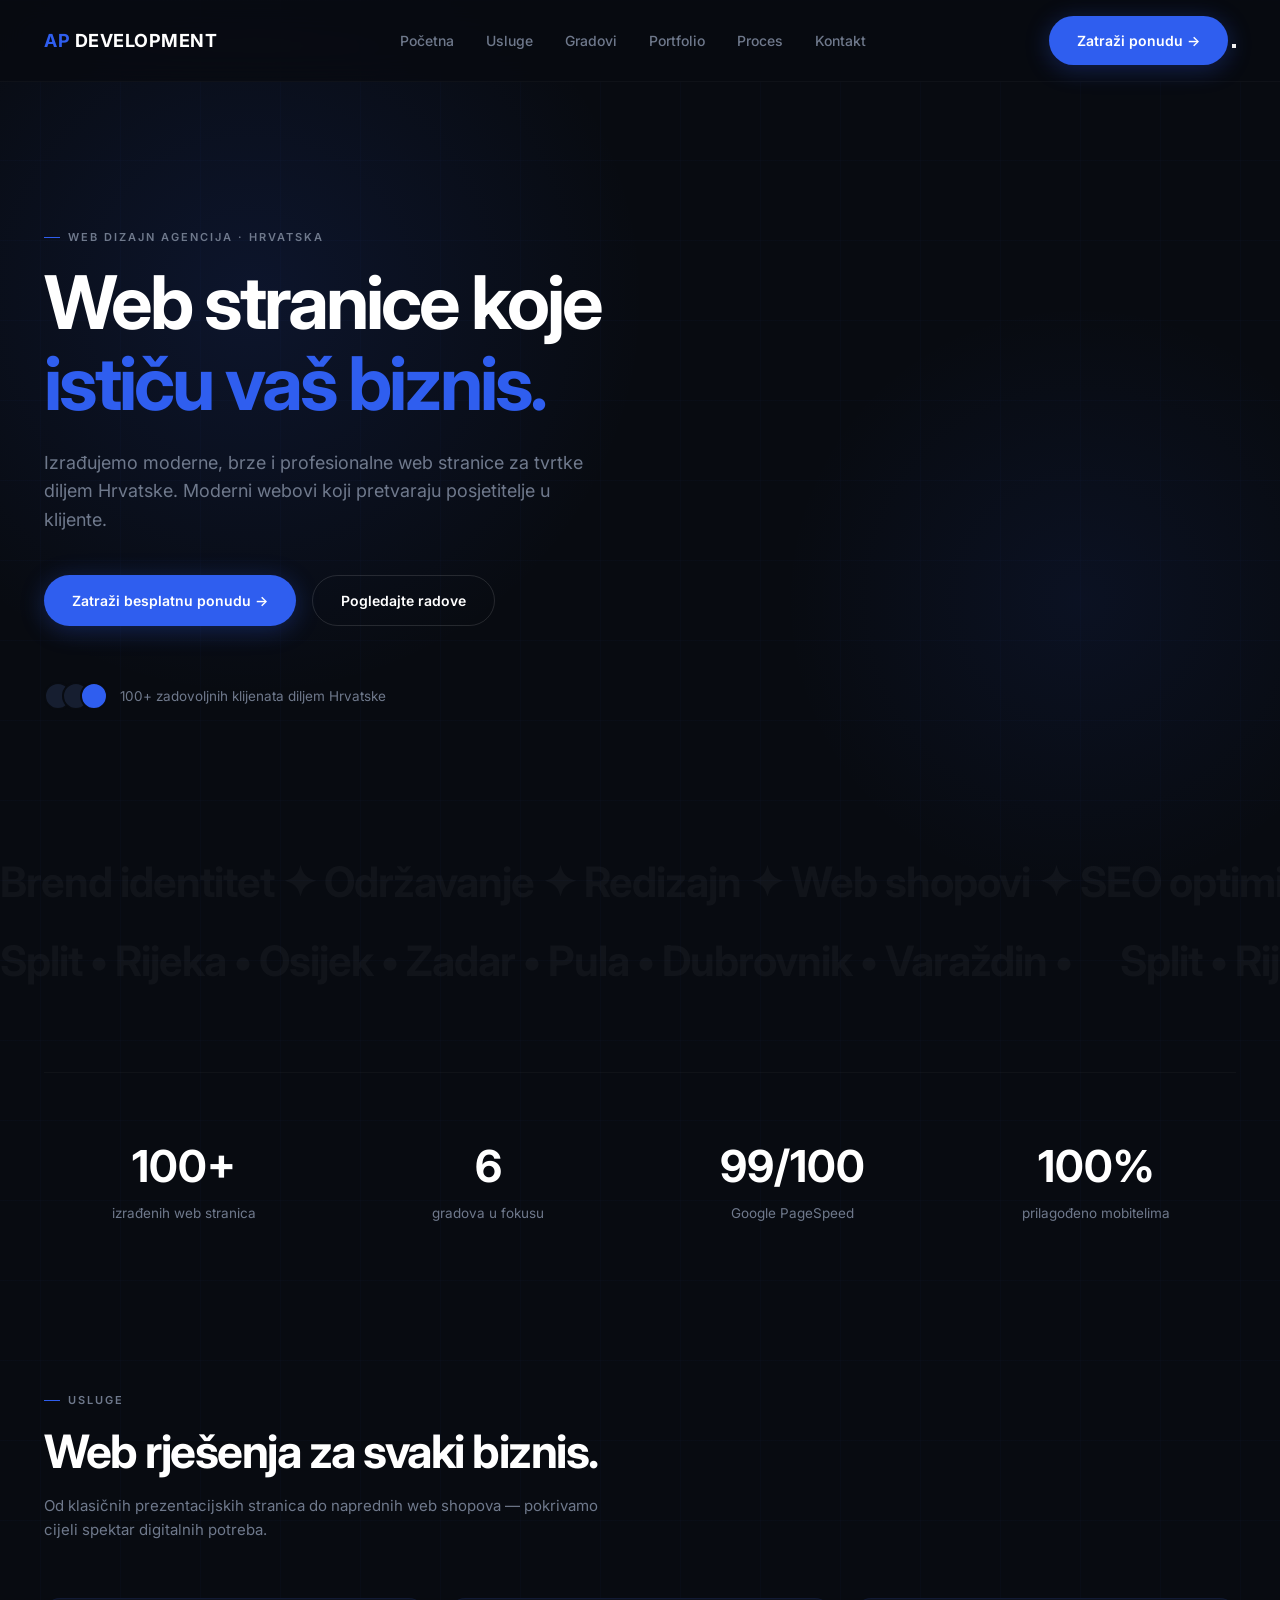
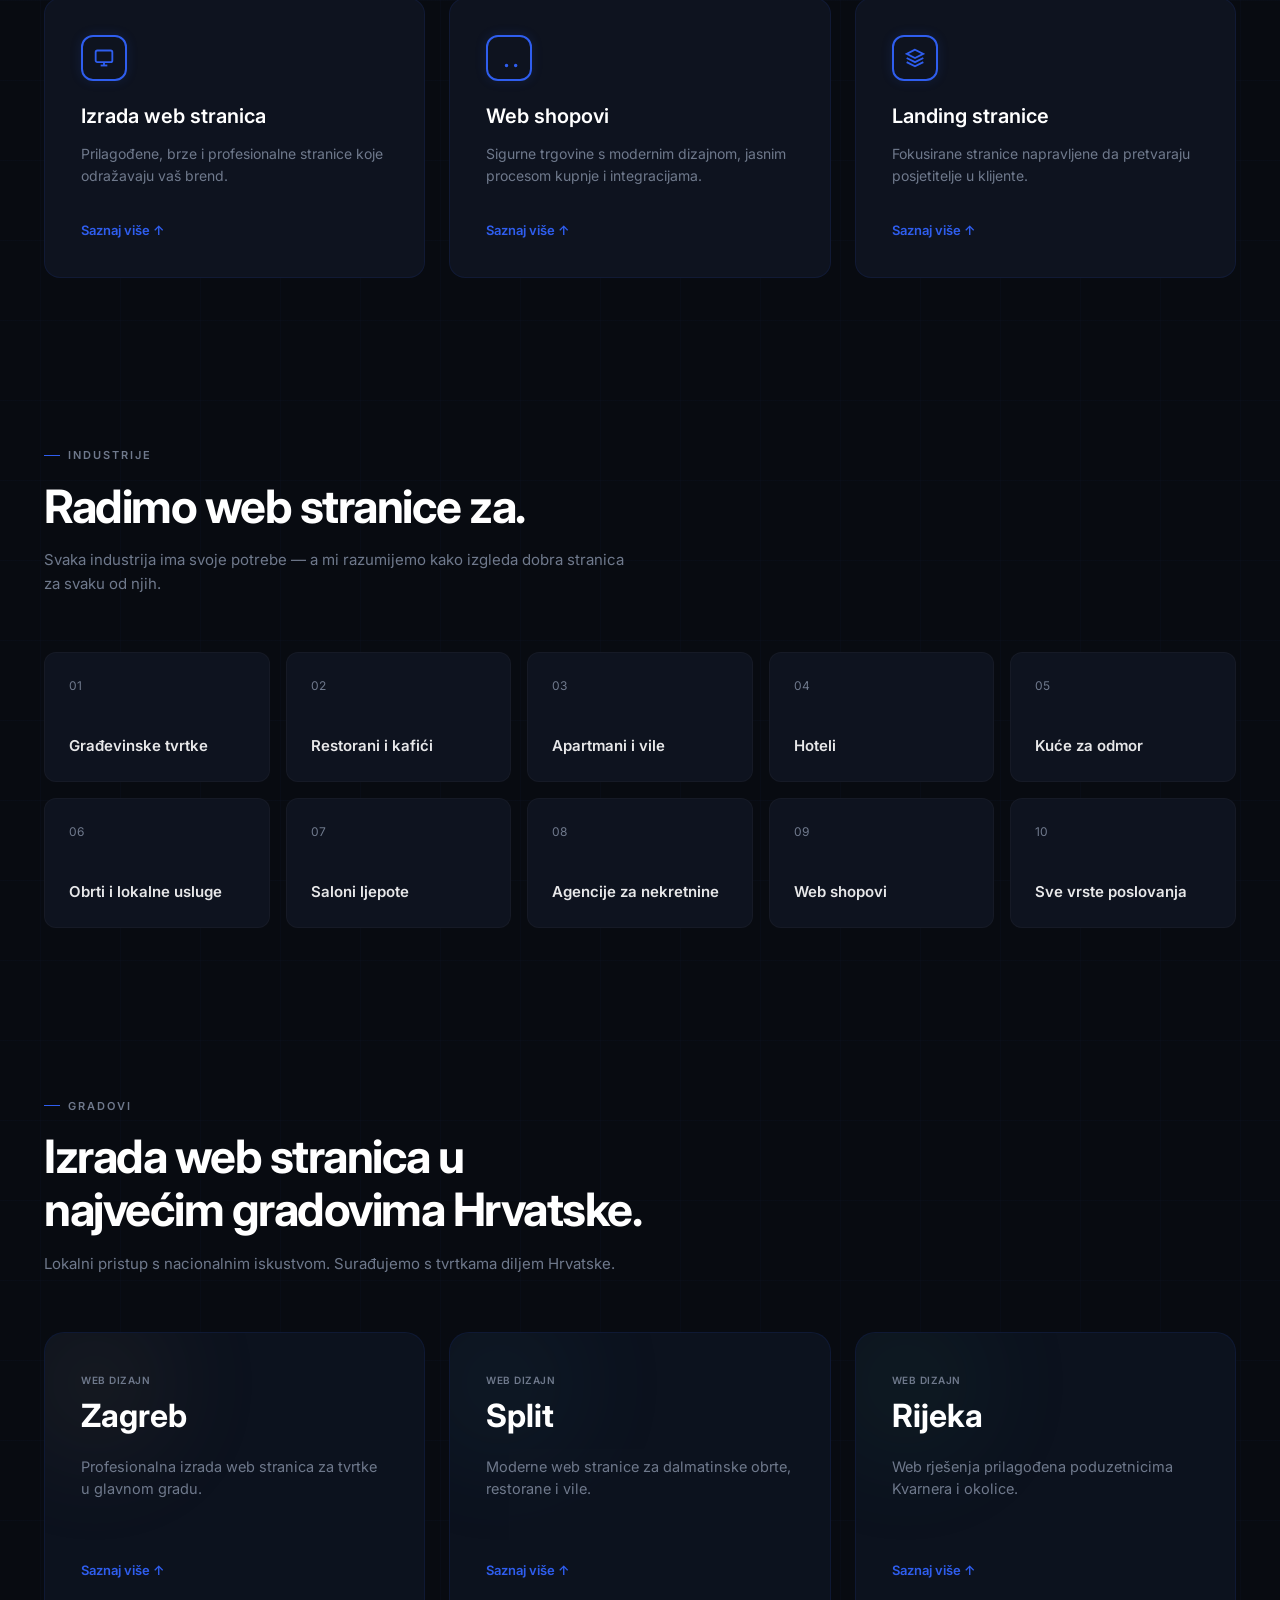
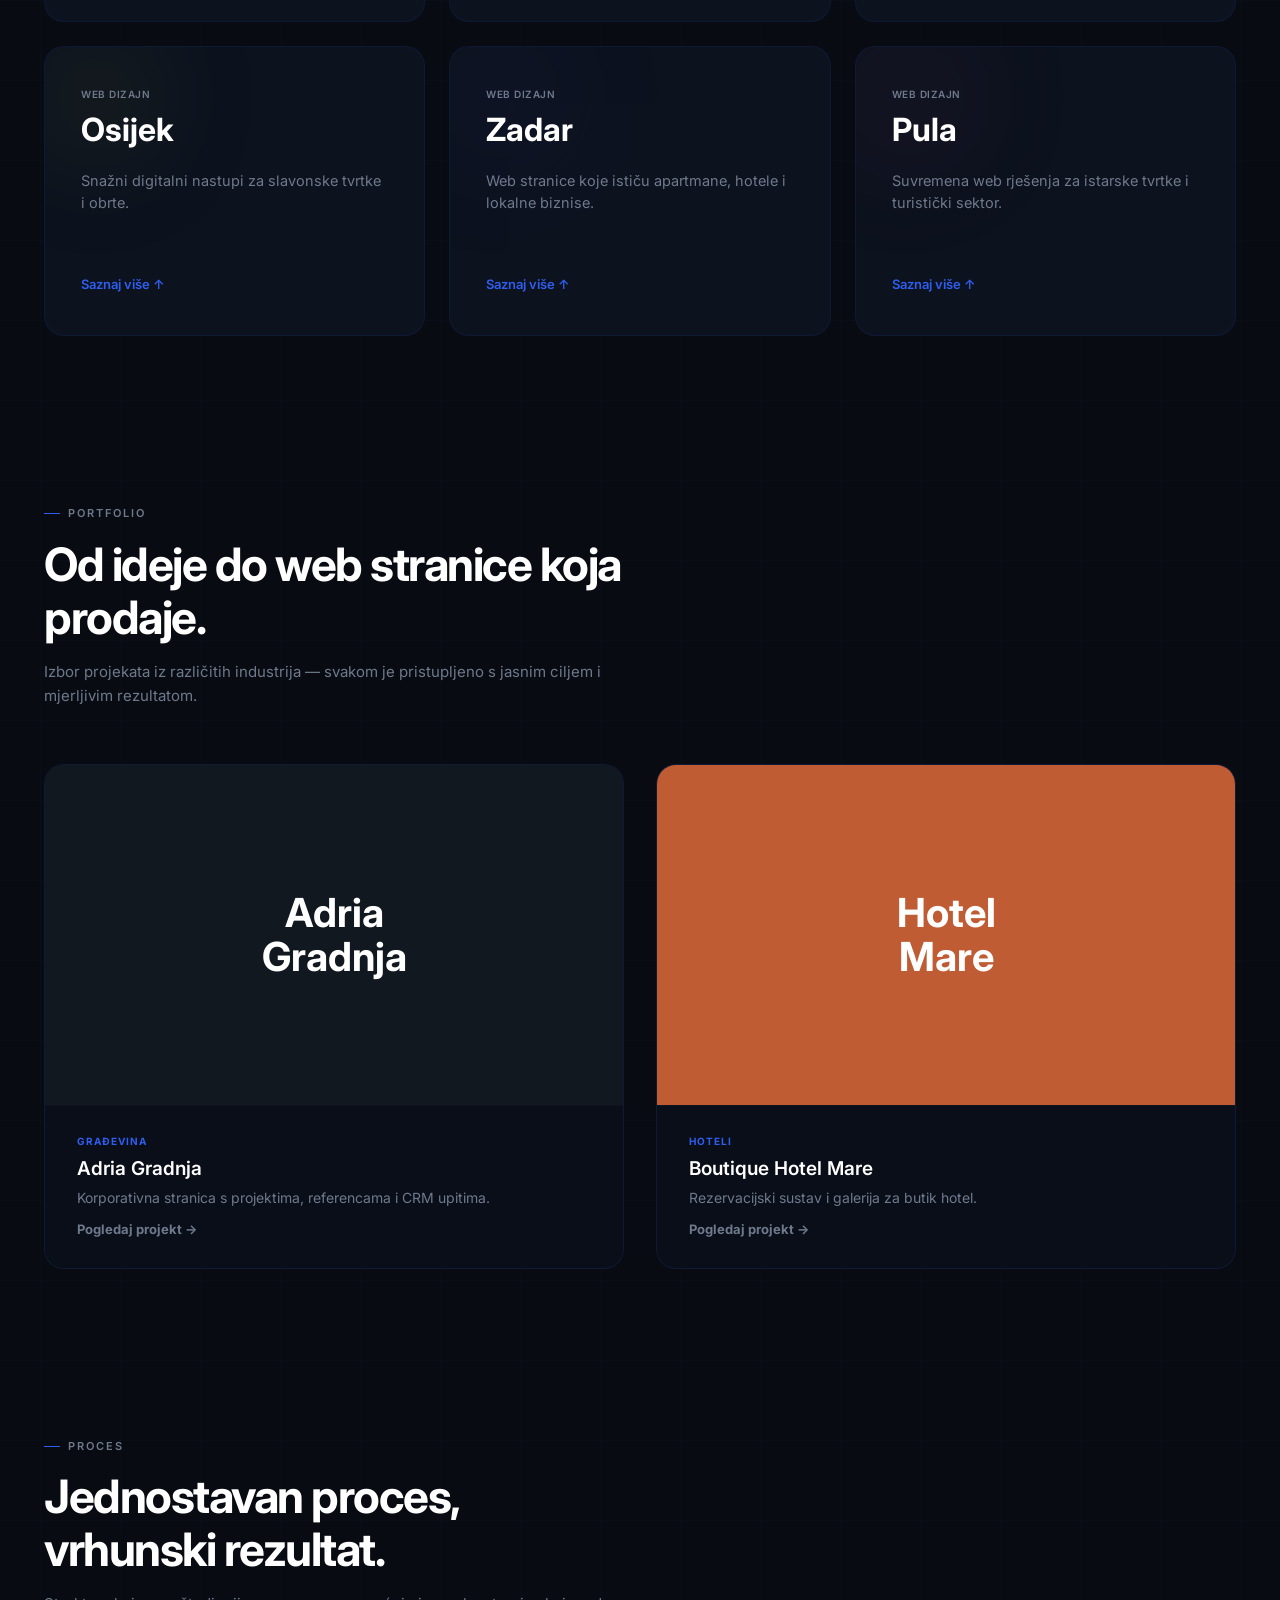
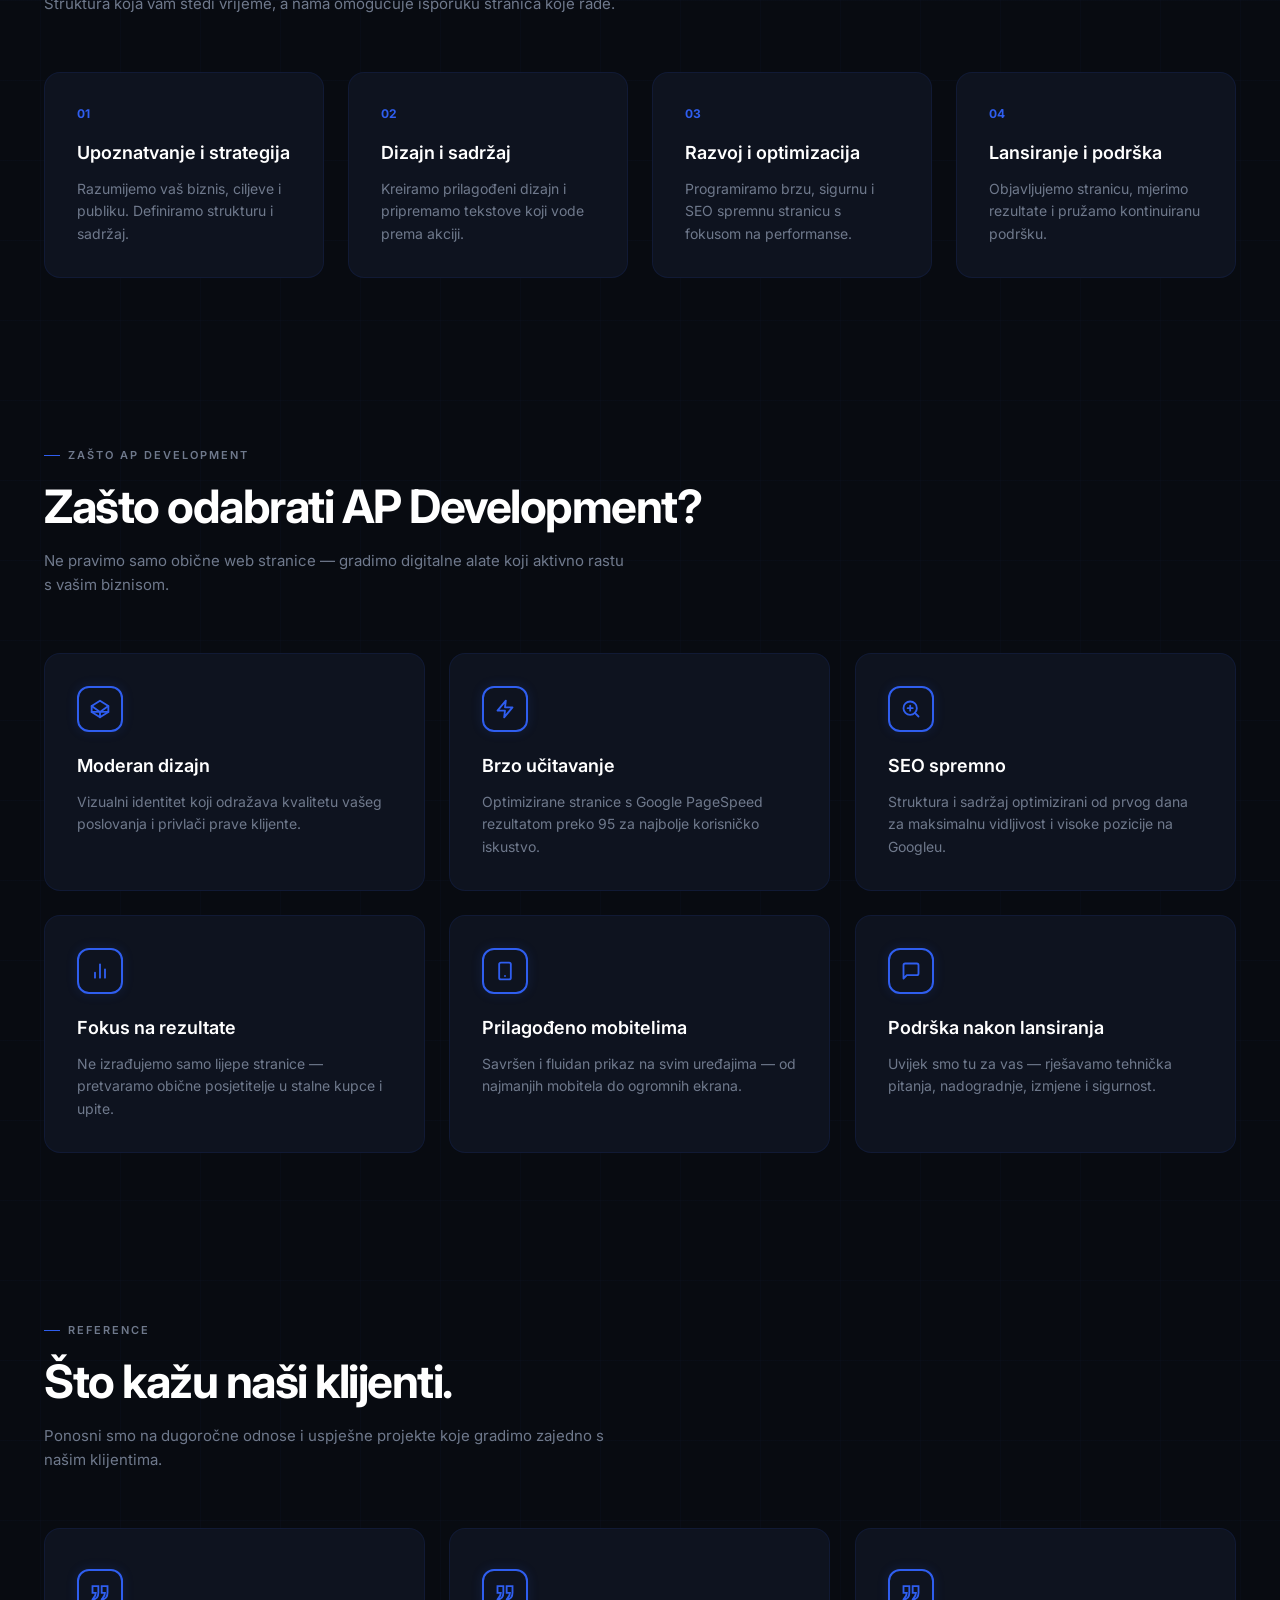
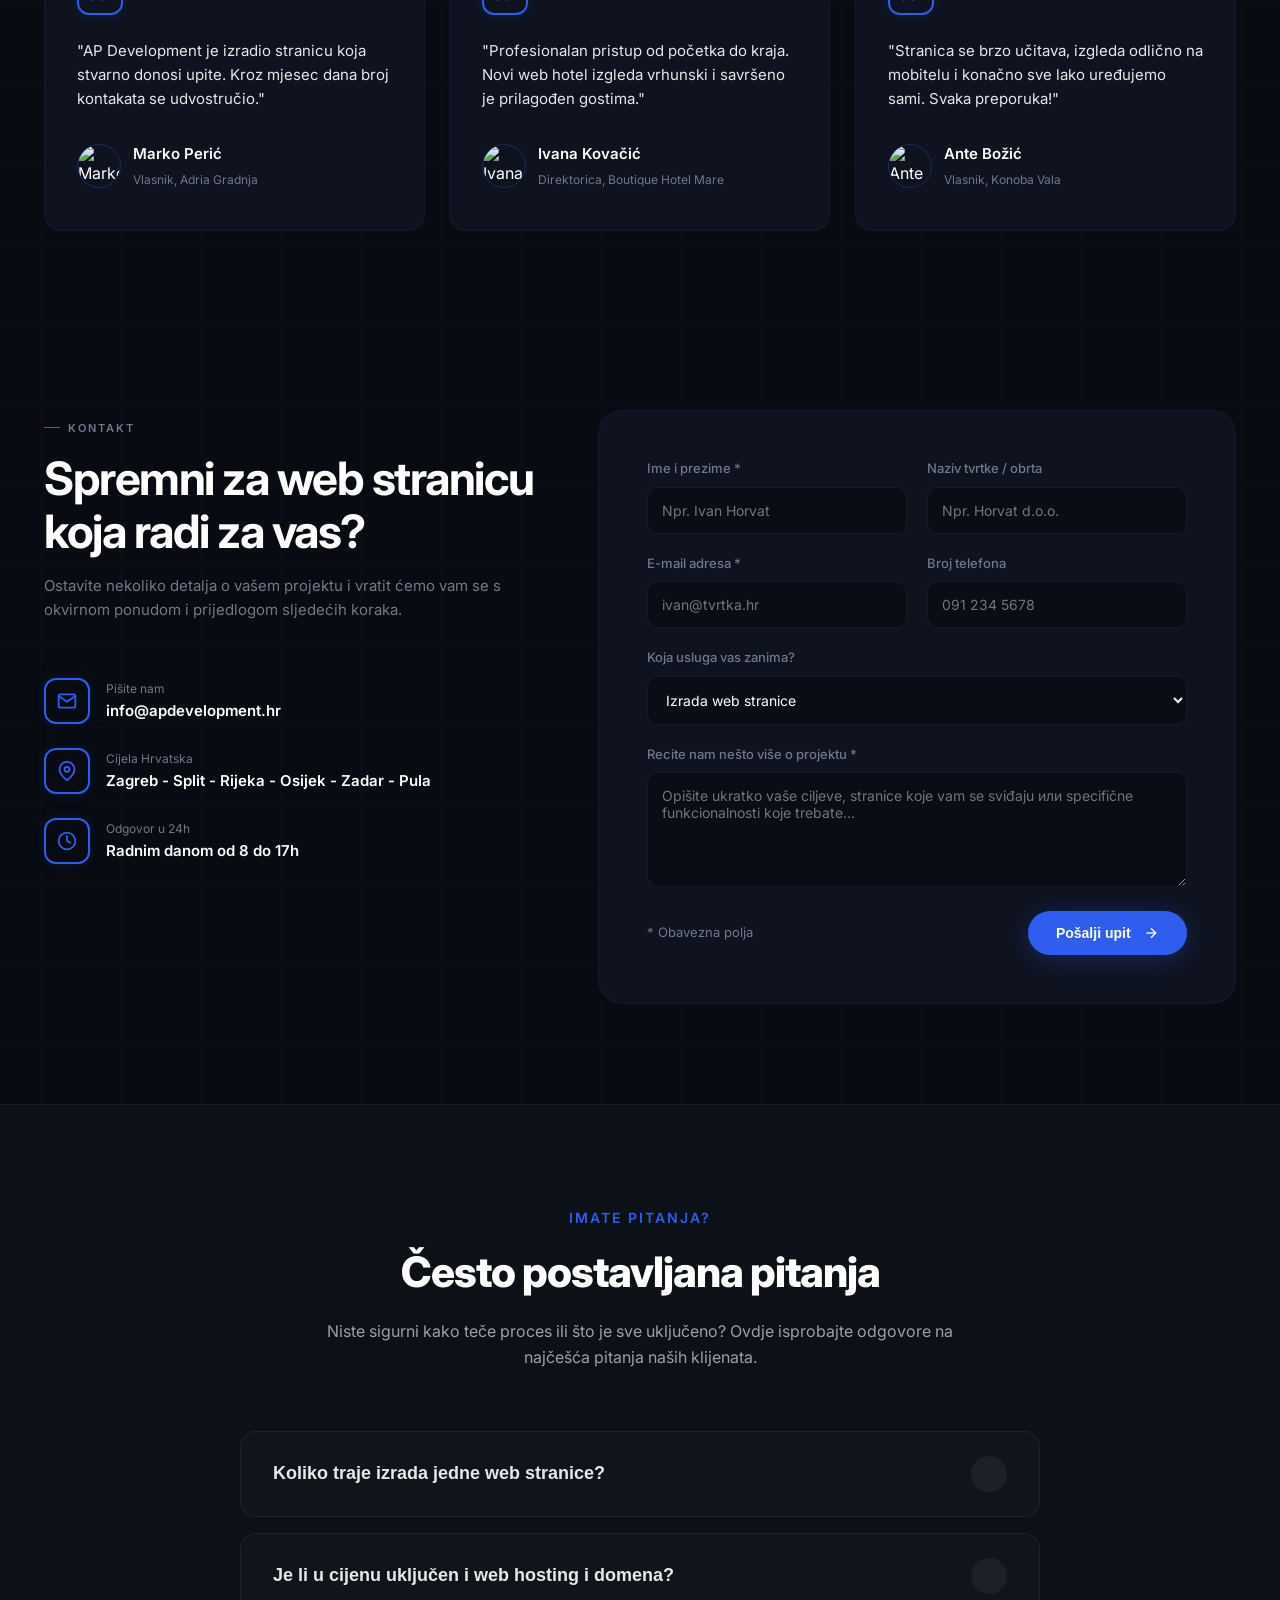
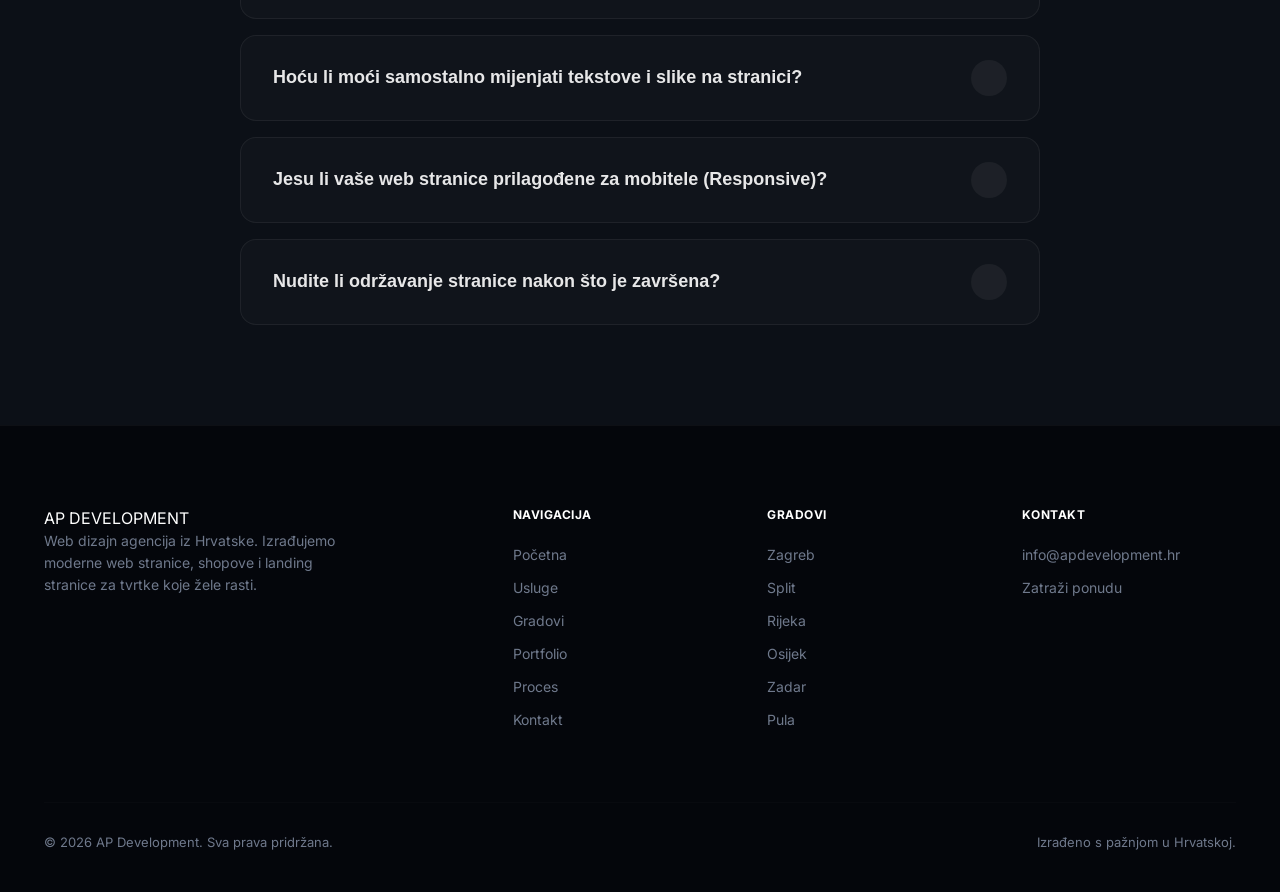
==== commit 20f3ae50: ".." ====
--- a/index.html
+++ b/index.html
@@ -519,6 +519,81 @@
   </div>
 </section>
 
+<section class="faq-section">
+  <div class="container">
+    
+    <div class="faq-header">
+      <span class="faq-subtitle">Imate pitanja?</span>
+      <h2 class="faq-title">Često postavljana pitanja</h2>
+      <p class="faq-desc">Niste sigurni kako teče proces ili što je sve uključeno? Ovdje isprobajte odgovore na najčešća pitanja naših klijenata.</p>
+    </div>
+
+    <div class="faq-grid">
+      
+      <div class="faq-item">
+        <button class="faq-question">
+          <span>Koliko traje izrada jedne web stranice?</span>
+          <span class="faq-icon"><i class="fas fa-plus"></i></span>
+        </button>
+        <div class="faq-answer">
+          <div class="faq-answer-content">
+            <p>Vrijeme izrade ovisi o kompleksnosti projekta. Jednostavnije web stranice (landing stranice) obično su gotove za 3 do 10 dana, dok su naprednije web trgovine ili custom web aplikacije gotove u roku od 2 do 3 tjedana. Točan rok definiramo na samom početku nakon detaljne analize vaših potreba.</p>
+          </div>
+        </div>
+      </div>
+
+      <div class="faq-item">
+        <button class="faq-question">
+          <span>Je li u cijenu uključen i web hosting i domena?</span>
+          <span class="faq-icon"><i class="fas fa-plus"></i></span>
+        </button>
+        <div class="faq-answer">
+          <div class="faq-answer-content">
+            <p>Za sve naše klijente osiguravamo besplatno savjetovanje i pomoć pri odabiru najboljeg hostinga i registracije domene. U sklopu naših paketa često nudimo besplatan hosting i domenu za prvu godinu poslovanja, nakon čega se pretplata obnavlja na godišnjoj razini.</p>
+          </div>
+        </div>
+      </div>
+
+      <div class="faq-item">
+        <button class="faq-question">
+          <span>Hoću li moći samostalno mijenjati tekstove i slike na stranici?</span>
+          <span class="faq-icon"><i class="fas fa-plus"></i></span>
+        </button>
+        <div class="faq-answer">
+          <div class="faq-answer-content">
+            <p>Da, naravno! Sve web stranice izrađujemo na naprednim sustavima (CMS) koji vam omogućuju jednostavno upravljanje sadržajem. Po završetku projekta, radimo besplatnu video edukaciju na kojoj vas učimo kako sami možete mijenjati tekstove, slike ili dodavati nove proizvode i blog objave.</p>
+          </div>
+        </div>
+      </div>
+
+      <div class="faq-item">
+        <button class="faq-question">
+          <span>Jesu li vaše web stranice prilagođene za mobitele (Responsive)?</span>
+          <span class="faq-icon"><i class="fas fa-plus"></i></span>
+        </button>
+        <div class="faq-answer">
+          <div class="faq-answer-content">
+            <p>Apsolutno. Danas više od 60% prometa dolazi s mobilnih uređaja, stoga svaku stranicu dizajniramo po "mobile-first" principu. Vaša web stranica izgledat će besprijekorno, brzo i fluidno na svim pametnim telefonima, tabletima, laptopima i desktop računalima.</p>
+          </div>
+        </div>
+      </div>
+
+      <div class="faq-item">
+        <button class="faq-question">
+          <span>Nudite li održavanje stranice nakon što je završena?</span>
+          <span class="faq-icon"><i class="fas fa-plus"></i></span>
+        </button>
+        <div class="faq-answer">
+          <div class="faq-answer-content">
+            <p>Nudimo opcionalne pakete mjesečnog održavanja koji uključuju redovito ažuriranje sustava i dodataka, sigurnosne kopije (backup), zaštitu od hakerskih napada te sitne dizajnerske ili tekstualne izmjene po vašoj želji, kako biste vi mogli ostati fokusirani na svoj posao.</p>
+          </div>
+        </div>
+      </div>
+
+    </div>
+  </div>
+</section>
+
     <footer class="site-footer">
         <div class="container">
             <div class="footer-top">
--- a/css/style.css
+++ b/css/style.css
@@ -809,6 +809,141 @@
   color: #6f798c;
 }
 
+.faq-section {
+  padding: 100px 0;
+  background-color: #0c1017;
+  border-top: 1px solid rgba(255, 255, 255, 0.05);
+}
+.faq-section .faq-header {
+  text-align: center;
+  max-width: 650px;
+  margin: 0 auto 60px auto;
+}
+.faq-section .faq-header .faq-subtitle {
+  display: inline-block;
+  font-size: 14px;
+  font-weight: 600;
+  text-transform: uppercase;
+  letter-spacing: 2px;
+  color: #2f5eef;
+  margin-bottom: 12px;
+}
+.faq-section .faq-header .faq-title {
+  font-size: 42px;
+  font-weight: 800;
+  letter-spacing: -1px;
+  color: #ffffff;
+  margin-bottom: 16px;
+}
+.faq-section .faq-header .faq-desc {
+  font-size: 16px;
+  color: rgba(255, 255, 255, 0.6);
+  line-height: 1.6;
+}
+.faq-section .faq-grid {
+  max-width: 800px;
+  margin: 0 auto;
+  display: flex;
+  flex-direction: column;
+  gap: 16px;
+}
+.faq-section .faq-item {
+  background-color: rgba(255, 255, 255, 0.02);
+  border: 1px solid rgba(255, 255, 255, 0.06);
+  border-radius: 16px;
+  overflow: hidden;
+  transition: all 0.3s ease;
+}
+.faq-section .faq-item:hover {
+  border-color: rgba(47, 94, 239, 0.3);
+  background-color: rgba(255, 255, 255, 0.04);
+}
+.faq-section .faq-item.active {
+  border-color: rgba(47, 94, 239, 0.5);
+  background-color: rgba(255, 255, 255, 0.03);
+}
+.faq-section .faq-item.active .faq-question {
+  color: #ffffff;
+}
+.faq-section .faq-item.active .faq-question .faq-icon {
+  transform: rotate(45deg);
+  color: #2f5eef;
+  background-color: rgba(47, 94, 239, 0.1);
+}
+.faq-section .faq-question {
+  width: 100%;
+  display: flex;
+  justify-content: space-between;
+  align-items: center;
+  padding: 24px 32px;
+  background: transparent;
+  border: none;
+  outline: none;
+  cursor: pointer;
+  text-align: left;
+  font-size: 18px;
+  font-weight: 600;
+  color: rgba(255, 255, 255, 0.9);
+  gap: 20px;
+  transition: all 0.3s ease;
+}
+.faq-section .faq-question .faq-icon {
+  display: flex;
+  align-items: center;
+  justify-content: center;
+  width: 36px;
+  height: 36px;
+  border-radius: 50%;
+  background-color: rgba(255, 255, 255, 0.05);
+  color: #ffffff;
+  font-size: 14px;
+  transition: all 0.3s cubic-bezier(0.16, 1, 0.3, 1);
+  flex-shrink: 0;
+}
+.faq-section .faq-answer {
+  max-height: 0;
+  overflow: hidden;
+  transition: max-height 0.4s cubic-bezier(0.16, 1, 0.3, 1);
+}
+.faq-section .faq-answer .faq-answer-content {
+  padding: 0 32px 24px 32px;
+  font-size: 15px;
+  line-height: 1.6;
+  color: rgba(255, 255, 255, 0.65);
+}
+.faq-section .faq-answer .faq-answer-content p {
+  margin: 0;
+}
+
+@media (max-width: 768px) {
+  .faq-section {
+    padding: 60px 0 !important;
+  }
+  .faq-section .faq-header {
+    margin-bottom: 40px !important;
+    text-align: left !important;
+  }
+  .faq-section .faq-header .faq-title {
+    font-size: 32px !important;
+    letter-spacing: -1px;
+  }
+  .faq-section .faq-header .faq-desc {
+    font-size: 14px !important;
+  }
+  .faq-section .faq-question {
+    padding: 20px 24px !important;
+    font-size: 16px !important;
+  }
+  .faq-section .faq-question .faq-icon {
+    width: 32px !important;
+    height: 32px !important;
+    font-size: 12px !important;
+  }
+  .faq-section .faq-answer .faq-answer-content {
+    padding: 0 24px 20px 24px !important;
+    font-size: 14px !important;
+  }
+}
 .site-footer {
   padding: 80px 0 40px 0;
   border-top: 1px solid rgba(255, 255, 255, 0.04);
@@ -1052,12 +1187,14 @@
     line-height: 1.5;
   }
   .site-header {
-    padding: 20px 0;
+    padding: 16px 0;
     position: fixed;
     top: 0;
     left: 0;
     width: 100%;
+    height: 70px;
     z-index: 1000;
+    background-color: #0c1017;
   }
   .site-header .container {
     display: flex;
@@ -1177,12 +1314,13 @@
     transform: translateX(0) !important;
   }
   .hero-section {
-    height: 100dvh !important;
-    min-height: 100dvh !important;
+    height: auto !important;
+    min-height: auto !important;
+    padding-top: 110px !important;
+    padding-bottom: 60px !important;
     display: flex !important;
     align-items: center !important;
     justify-content: center !important;
-    padding: 100px 0 40px 0 !important;
     text-align: left !important;
   }
   .hero-section .container {
@@ -1197,7 +1335,7 @@
     align-items: center !important;
     justify-content: flex-start !important;
     gap: 12px !important;
-    margin-bottom: 24px !important;
+    margin-bottom: 20px !important;
     font-size: 12px !important;
     letter-spacing: 1px;
   }
@@ -1215,14 +1353,14 @@
     letter-spacing: -1.5px !important;
     line-height: 1.1 !important;
     text-align: left !important;
-    margin: 0 0 24px 0 !important;
+    margin: 0 0 20px 0 !important;
     width: 100% !important;
     max-width: 340px !important;
   }
   .hero-section .hero-text {
     font-size: 15px !important;
     text-align: left !important;
-    margin: 0 0 36px 0 !important;
+    margin: 0 0 32px 0 !important;
     line-height: 1.5 !important;
     width: 100% !important;
     color: rgba(255, 255, 255, 0.7);
@@ -1230,7 +1368,7 @@
   .hero-section .hero-buttons {
     display: flex !important;
     flex-direction: column !important;
-    align-items: center !important;
+    align-items: flex-start !important;
     gap: 14px !important;
     width: 100% !important;
     margin: 0 !important;
@@ -1251,7 +1389,7 @@
     display: flex !important;
     align-items: center !important;
     justify-content: flex-start !important;
-    margin-top: 32px !important;
+    margin-top: 36px !important;
     width: 100% !important;
   }
   .hero-section .hero-badge .avatar-group, .hero-section .hero-badge .avatars, .hero-section .hero-clients .avatar-group, .hero-section .hero-clients .avatars, .hero-section .clients-proof .avatar-group, .hero-section .clients-proof .avatars {
